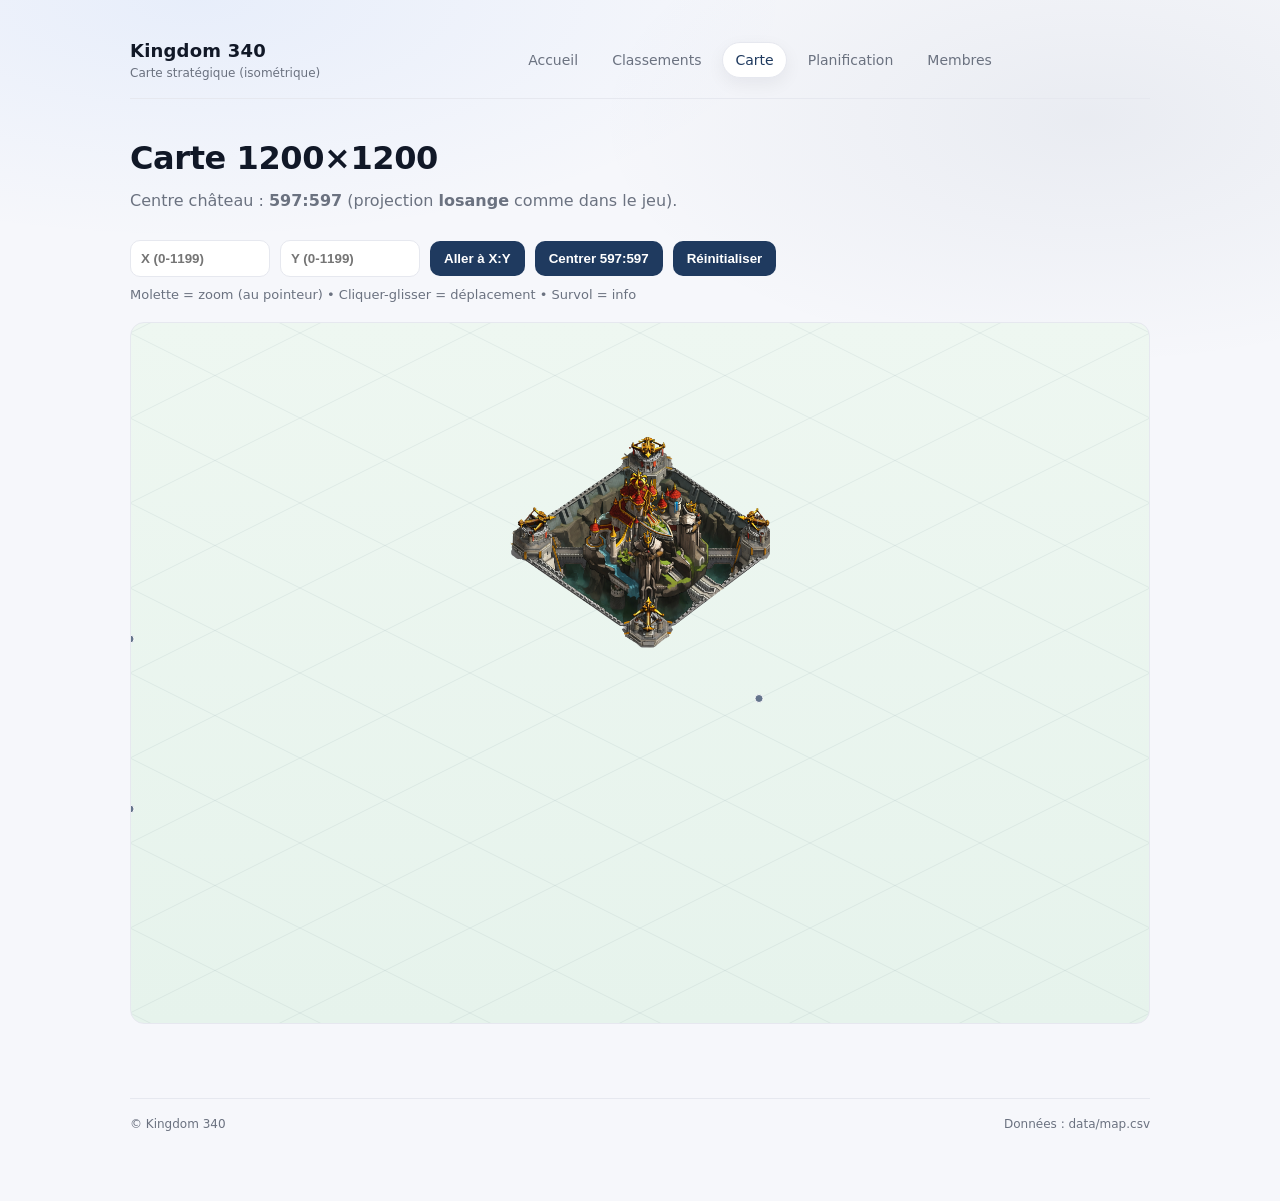
==== carte.html @ 1cebffad "Update carte.html" ====
<!DOCTYPE html>
<html lang="fr">
<head>
<meta charset="UTF-8">
<meta name="viewport" content="width=device-width, initial-scale=1">
<title>Carte • Kingdom 340</title>
<link rel="stylesheet" href="css/styles.css">

<style>
  .mapWrapper{
    margin-top:20px;
    border:1px solid var(--line);
    border-radius:14px;
    overflow:hidden;
    background: linear-gradient(180deg, #eef7f1 0%, #e6f3ec 100%);
  }
  #map{
    width:100%;
    height:700px;
    display:block;
    cursor:grab;
  }
  .mapControls{
    display:flex;
    gap:10px;
    margin-top:15px;
    flex-wrap:wrap;
    align-items:center;
  }
  input{
    padding:10px;
    border-radius:10px;
    border:1px solid var(--line);
    font-weight:700;
    width:140px;
  }
  button{
    padding:10px 14px;
    border-radius:10px;
    border:none;
    background:var(--primary);
    color:#fff;
    font-weight:800;
    cursor:pointer;
  }
  button:hover{ background:var(--accent); }
  .hint{
    margin-top:10px;
    color:var(--muted);
    font-size:13px;
  }
</style>
</head>

<body>
<div class="container">

<nav class="navbar">
  <div class="brand">
    <div class="title">Kingdom 340</div>
    <div class="subtitle">Carte stratégique (isométrique)</div>
  </div>
  <div class="navlinks">
    <a href="index.html">Accueil</a>
    <a href="classements.html">Classements</a>
    <a class="active" href="carte.html">Carte</a>
    <a href="planification.html">Planification</a>
    <a href="membres/index.html">Membres</a>
  </div>
</nav>

<h1 class="pageTitle">Carte 1200×1200</h1>
<p class="pageIntro">
Centre château : <strong>597:597</strong> (projection <strong>losange</strong> comme dans le jeu).
</p>

<div class="mapControls">
  <input type="number" id="gotoX" placeholder="X (0-1199)" min="0" max="1199">
  <input type="number" id="gotoY" placeholder="Y (0-1199)" min="0" max="1199">
  <button type="button" onclick="goToCoord()">Aller à X:Y</button>
  <button type="button" onclick="goCenter()">Centrer 597:597</button>
  <button type="button" onclick="resetView()">Réinitialiser</button>
</div>

<div class="hint">
Molette = zoom (au pointeur) • Cliquer-glisser = déplacement • Survol = info
</div>

<div class="mapWrapper">
  <canvas id="map"></canvas>
</div>

<footer>
  <div>© Kingdom 340</div>
  <div class="muted">Données : data/map.csv</div>
</footer>

</div>

<script>
  const canvas = document.getElementById("map");
  const ctx = canvas.getContext("2d");

  function resizeCanvas(){
    canvas.width = canvas.offsetWidth;
    canvas.height = 700;
  }
  resizeCanvas();
  window.addEventListener("resize", () => { resizeCanvas(); resetView(); });

  // -------------------------
  // CONFIG (à ajuster si besoin)
  // -------------------------
  const MAP_SIZE = 1200;
  const CENTER_X = 597;
  const CENTER_Y = 597;

  // Taille “tuile” à l’écran (en pixels) à l’échelle 1
  // Si tu trouves que ça ne colle pas au rendu, on ajuste ces 2 valeurs.
  const TILE_W_BASE = 34;   // largeur d’une tuile (losange)
  const TILE_H_BASE = 17;   // hauteur d’une tuile (souvent ~ moitié)

  // Image du château (ton fichier actuel)
  const CASTLE_SRC = "images/castle.png";

  // Taille du château à l’échelle 1 (en pixels) + ancrage (offset)
  // Le plus important : l’ancrage = point de contact au sol (la “base” du château).
  // On ancre l’image au “bas-centre” par défaut.
  const CASTLE_W_BASE = 260;
  const CASTLE_H_BASE = 260;

  // Ajustement fin de l’ancrage château (si 593:594 n’est pas exactement où tu veux)
  // Petite règle : modifie par pas de 2 ou 4.
  const CASTLE_ANCHOR_ADJUST_X = 0;   // + vers la droite
  const CASTLE_ANCHOR_ADJUST_Y = 10;  // + vers le bas

  // Points joueurs
  const DOT_R_BASE = 4; // rayon à l’échelle 1

  // -------------------------
  // VIEW (zoom + pan)
  // -------------------------
  let scale = 1;             // scale isométrique (multiplie TILE_W/H et tailles)
  let offsetX = 0;           // décalage écran (pixels)
  let offsetY = 0;

  const MIN_SCALE = 0.35;
  const MAX_SCALE = 6;

  // -------------------------
  // DATA
  // -------------------------
  let players = [];

  function cleanNumber(value){
    return parseInt(
      (value ?? '').toString()
        .replace(/\u202f/g,' ')
        .replace(/\u00a0/g,' ')
        .replace(/\s/g,'')
        .replace(/,/g,'')
        .replace(/\./g,'')
    ) || 0;
  }

  function parseCSV(text){
    const lines = text.trim().split(/\r?\n/);
    const headers = lines[0].split(',').map(x => x.trim());
    return lines.slice(1)
      .filter(l => l.trim().length > 0)
      .map(line => {
        const cols = line.split(',');
        const obj = {};
        headers.forEach((h,i) => obj[h] = (cols[i] ?? '').trim());
        return obj;
      });
  }

  async function loadData(){
    try{
      const res = await fetch('data/map.csv', { cache:'no-store' });
      const text = await res.text();
      players = parseCSV(text).map(p => ({
        Pseudo: p.Pseudo || "",
        X: cleanNumber(p.X),
        Y: cleanNumber(p.Y),
        Alliance: p.Alliance || ""
      }));
    }catch(e){
      players = [];
    }
    draw();
  }

  // -------------------------
  // COLORS
  // -------------------------
  function colorForAlliance(a){
    const colors = ["#1f3a5f","#3b82f6","#16a34a","#f97316","#a855f7","#ef4444","#0ea5e9","#64748b"];
    let hash = 0;
    for(let i=0;i<a.length;i++) hash = (hash*31 + a.charCodeAt(i)) >>> 0;
    return colors[hash % colors.length];
  }

  // -------------------------
  // ISO TRANSFORMS
  // -------------------------
  function tileW(){ return TILE_W_BASE * scale; }
  function tileH(){ return TILE_H_BASE * scale; }

  // Convertit coord monde (X,Y) -> pixel écran (sx, sy)
  function worldToScreen(x, y){
    const dx = x - CENTER_X;
    const dy = y - CENTER_Y;

    const sx = (canvas.width/2) + offsetX + (dx - dy) * (tileW()/2);
    const sy = (canvas.height/2) + offsetY + (dx + dy) * (tileH()/2);

    return { sx, sy };
  }

  // Convertit pixel écran -> coord approx monde (X,Y)
  function screenToWorld(sx, sy){
    // On retire centre écran + offsets
    const rx = sx - (canvas.width/2) - offsetX;
    const ry = sy - (canvas.height/2) - offsetY;

    // Inversion du système :
    // rx = (dx - dy) * (tileW/2)
    // ry = (dx + dy) * (tileH/2)
    const a = rx / (tileW()/2);
    const b = ry / (tileH()/2);

    const dx = (a + b) / 2;
    const dy = (b - a) / 2;

    return {
      x: Math.round(CENTER_X + dx),
      y: Math.round(CENTER_Y + dy)
    };
  }

  // -------------------------
  // CASTLE IMAGE
  // -------------------------
  const castleImg = new Image();
  castleImg.src = CASTLE_SRC;
  let castleReady = false;
  castleImg.onload = () => { castleReady = true; draw(); };

  function drawCastle(){
    const { sx, sy } = worldToScreen(CENTER_X, CENTER_Y);

    if(!castleReady) {
      // fallback point
      ctx.fillStyle = "#ef4444";
      ctx.beginPath();
      ctx.arc(sx, sy, 6*scale, 0, Math.PI*2);
      ctx.fill();
      return;
    }

    const w = CASTLE_W_BASE * scale;
    const h = CASTLE_H_BASE * scale;

    // Ancrage bas-centre (base du château)
    const anchorX = sx + (CASTLE_ANCHOR_ADJUST_X * scale);
    const anchorY = sy + (CASTLE_ANCHOR_ADJUST_Y * scale);

    const drawX = anchorX - w/2;
    const drawY = anchorY - h;

    ctx.drawImage(castleImg, drawX, drawY, w, h);
  }

  // -------------------------
  // GRID (optionnel mais utile)
  // -------------------------
  function drawIsoGrid(){
    // On dessine une grille légère autour du centre, pas 1200x1200 (trop lourd)
    const range = 60; // nombre de cases autour du centre à afficher
    ctx.strokeStyle = "rgba(31,58,95,0.06)";
    ctx.lineWidth = 1;

    for(let i=-range;i<=range;i+=5){
      // lignes “diag 1” : (x+i, y-range) -> (x+i, y+range)
      let p1 = worldToScreen(CENTER_X + i, CENTER_Y - range);
      let p2 = worldToScreen(CENTER_X + i, CENTER_Y + range);
      ctx.beginPath();
      ctx.moveTo(p1.sx, p1.sy);
      ctx.lineTo(p2.sx, p2.sy);
      ctx.stroke();

      // lignes “diag 2” : (x-range, y+i) -> (x+range, y+i)
      p1 = worldToScreen(CENTER_X - range, CENTER_Y + i);
      p2 = worldToScreen(CENTER_X + range, CENTER_Y + i);
      ctx.beginPath();
      ctx.moveTo(p1.sx, p1.sy);
      ctx.lineTo(p2.sx, p2.sy);
      ctx.stroke();
    }
  }

  // -------------------------
  // PLAYERS
  // -------------------------
  function drawPlayers(){
    const r = DOT_R_BASE * scale;

    players.forEach(p=>{
      const { sx, sy } = worldToScreen(p.X, p.Y);

      ctx.fillStyle = p.Alliance ? colorForAlliance(p.Alliance) : "#1f3a5f";
      ctx.beginPath();
      ctx.arc(sx, sy, r, 0, Math.PI*2);
      ctx.fill();

      ctx.strokeStyle = "rgba(255,255,255,0.9)";
      ctx.lineWidth = Math.max(1, 1*scale);
      ctx.stroke();
    });
  }

  // -------------------------
  // DRAW
  // -------------------------
  function draw(){
    ctx.clearRect(0,0,canvas.width,canvas.height);
    drawIsoGrid();
    drawCastle();
    drawPlayers();
  }

  // -------------------------
  // CONTROLS
  // -------------------------
  function goCenter(){
    // Centre écran = centre monde
    offsetX = 0;
    offsetY = 0;
    draw();
  }

  function resetView(){
    scale = 1;
    offsetX = 0;
    offsetY = 0;
    draw();
  }

  function goToCoord(){
    const x = parseInt(document.getElementById("gotoX").value);
    const y = parseInt(document.getElementById("gotoY").value);
    if(!Number.isFinite(x) || !Number.isFinite(y)) return;

    // On veut que (x,y) arrive au centre écran -> on ajuste offsetX/Y
    const target = worldToScreen(x, y);
    const cx = canvas.width/2;
    const cy = canvas.height/2;

    offsetX += (cx - target.sx);
    offsetY += (cy - target.sy);

    draw();
  }

  // Zoom molette AU POINTEUR
  canvas.addEventListener("wheel", e=>{
    e.preventDefault();

    const oldScale = scale;
    const factor = e.deltaY < 0 ? 1.15 : 0.85;
    const nextScale = Math.max(MIN_SCALE, Math.min(MAX_SCALE, scale * factor));
    if(nextScale === scale) return;

    // coord monde sous souris avant zoom
    const mx = e.offsetX;
    const my = e.offsetY;
    const before = screenToWorld(mx, my);

    scale = nextScale;

    // coord écran de ce même monde après zoom
    const after = worldToScreen(before.x, before.y);

    // Ajuster offset pour que le pointeur reste sur le même monde
    offsetX += (mx - after.sx);
    offsetY += (my - after.sy);

    draw();
  }, { passive:false });

  // Pan (drag)
  let dragging=false;
  let lastX=0,lastY=0;

  canvas.addEventListener("mousedown", e=>{
    dragging=true;
    lastX=e.clientX;
    lastY=e.clientY;
    canvas.style.cursor="grabbing";
  });
  window.addEventListener("mouseup", ()=>{
    dragging=false;
    canvas.style.cursor="grab";
  });
  window.addEventListener("mousemove", e=>{
    if(!dragging) return;
    offsetX += (e.clientX - lastX);
    offsetY += (e.clientY - lastY);
    lastX = e.clientX;
    lastY = e.clientY;
    draw();
  });

  // Tooltip simple
  const tip = document.createElement("div");
  tip.style.position="fixed";
  tip.style.pointerEvents="none";
  tip.style.padding="8px 10px";
  tip.style.border="1px solid rgba(0,0,0,0.08)";
  tip.style.borderRadius="10px";
  tip.style.background="rgba(255,255,255,0.95)";
  tip.style.boxShadow="0 10px 30px rgba(17,24,39,.12)";
  tip.style.font="12px ui-sans-serif, system-ui";
  tip.style.color="#111827";
  tip.style.display="none";
  document.body.appendChild(tip);

  canvas.addEventListener("mousemove", (e) => {
    const rect = canvas.getBoundingClientRect();
    const mx = e.clientX - rect.left;
    const my = e.clientY - rect.top;

    // Cherche un joueur proche en pixels
    let found = null;
    const hit = 10;

    for(const p of players){
      const s = worldToScreen(p.X, p.Y);
      const dx = (s.sx - mx);
      const dy = (s.sy - my);
      if(dx*dx + dy*dy <= hit*hit){
        found = p;
        break;
      }
    }

    const w = screenToWorld(mx, my);

    tip.style.display = "block";
    tip.style.left = (e.clientX + 12) + "px";
    tip.style.top  = (e.clientY + 12) + "px";

    if(found){
      tip.innerHTML = `<strong>${found.Pseudo}</strong><br><span style="color:#6b7280">${found.Alliance || ""}</span> • ${found.X}:${found.Y}`;
    }else{
      tip.innerHTML = `<span style="color:#6b7280">Curseur :</span> ${w.x}:${w.y}`;
    }
  });

  canvas.addEventListener("mouseleave", () => tip.style.display="none");

  // Init
  loadData();
  draw();
</script>
</body>
</html>
---- css/styles.css ----
:root{
  --primary:#1f3a5f;
  --accent:#3b82f6; /* bleu plus moderne et net */
  --bg:#f6f7fb;
  --text:#111827;
  --muted:#6b7280;
  --line:#e6e8ef;
  --card:#ffffff;

  --radius:14px;
  --shadow: 0 10px 30px rgba(17,24,39,.06);
  --shadow2: 0 12px 36px rgba(17,24,39,.10);
}

*{box-sizing:border-box}
html,body{margin:0;padding:0}
body{
  font-family: ui-sans-serif, system-ui, -apple-system, "Segoe UI", Roboto, Arial, sans-serif;
  background: radial-gradient(1000px 400px at 15% 0%, rgba(59,130,246,.08), transparent 60%),
              radial-gradient(900px 450px at 85% 10%, rgba(31,58,95,.06), transparent 55%),
              var(--bg);
  color:var(--text);
}

.container{
  max-width:1060px;
  margin:0 auto;
  padding:26px 20px 70px;
}

/* Navbar */
.navbar{
  position: relative;
  display:flex;
  align-items:center;
  justify-content:space-between;
  gap:18px;
  padding:14px 0 18px;
  border-bottom:1px solid var(--line);
}

.brand{
  display:flex;
  flex-direction:column;
  gap:5px;
  min-width:240px;
}
.brand .title{
  font-size:18px;
  font-weight:800;
  letter-spacing:.2px;
}
.brand .subtitle{
  font-size:12px;
  color:var(--muted);
}

.navlinks{
  display:flex;
  gap:8px;
  flex-wrap:wrap;
  justify-content:flex-end;
  align-items:center;
}
.navlinks a{
  text-decoration:none;
  color:var(--muted);
  font-size:14px;
  padding:9px 12px;
  border-radius:999px;
  border:1px solid transparent;
  transition:.15s ease;
}
.navlinks a:hover{
  background:rgba(255,255,255,.8);
  border-color:var(--line);
  color:var(--text);
}
.navlinks a.active{
  background:#ffffff;
  border-color:var(--line);
  color:var(--primary);
  box-shadow: 0 6px 18px rgba(17,24,39,.06);
}

/* Hero */
.hero{
  padding:56px 0 0;
}
.hero h1{
  font-size:44px;
  margin:0 0 14px;
  font-weight:900;
  letter-spacing:-.6px;
}
.hero p{
  margin:0;
  max-width:720px;
  color:var(--muted);
  font-size:17px;
  line-height:1.7;
}

/* Buttons */
.actions{
  margin-top:24px;
  display:flex;
  gap:12px;
  flex-wrap:wrap;
}

.btn{
  display:inline-flex;
  align-items:center;
  justify-content:center;
  padding:12px 18px;
  border-radius:12px;
  text-decoration:none;
  font-weight:800;
  font-size:14px;
  border:1px solid var(--line);
  transition:.15s ease;
}

.btn.primary{
  background:linear-gradient(180deg, var(--primary), #142c4e);
  border-color:transparent;
  color:#fff;
  box-shadow: var(--shadow);
}
.btn.primary:hover{
  transform: translateY(-1px);
  box-shadow: var(--shadow2);
}
.btn.secondary{
  background:rgba(255,255,255,.9);
  color:var(--primary);
}
.btn.secondary:hover{
  background:#ffffff;
  transform: translateY(-1px);
  box-shadow: var(--shadow);
}

/* Cards & grid */
.grid{
  margin-top:22px;
  display:grid;
  grid-template-columns:repeat(3,1fr);
  gap:16px;
}

.card{
  background:rgba(255,255,255,.85);
  border:1px solid var(--line);
  border-radius:var(--radius);
  padding:22px;
  box-shadow: 0 10px 26px rgba(17,24,39,.04);
}

.card h3{
  margin:0 0 8px;
  font-size:16px;
  letter-spacing:-.2px;
}

.card p{
  margin:0;
  color:var(--muted);
  font-size:14px;
  line-height:1.6;
}

/* Clickable cards */
.cardLink{
  text-decoration:none;
  color:inherit;
  display:block;
  transition:.15s ease;
}
.cardLink:hover{
  transform: translateY(-2px);
}
.cardLink:hover .card{
  box-shadow: 0 14px 34px rgba(17,24,39,.08);
}

/* Kingdom stats block */
.stats{
  margin-top:34px;
}
.statsGrid{
  display:grid;
  grid-template-columns:repeat(4,1fr);
  gap:12px;
  margin-top:14px;
}
.statItem{
  border:1px solid var(--line);
  border-radius:12px;
  padding:14px;
  background:rgba(255,255,255,.9);
}
.statValue{
  font-size:22px;
  font-weight:900;
  letter-spacing:-.3px;
}
.statLabel{
  color:var(--muted);
  font-size:13px;
  margin-top:4px;
}

/* Pages */
.pageTitle{
  margin:40px 0 10px;
  font-size:32px;
  font-weight:900;
  letter-spacing:-.4px;
}
.pageIntro{
  margin:0 0 26px;
  color:var(--muted);
  line-height:1.7;
  max-width:780px;
}

.notice{
  background:rgba(255,255,255,.9);
  border:1px dashed var(--line);
  border-radius:var(--radius);
  padding:18px;
  color:var(--muted);
}

/* Footer */
footer{
  margin-top:74px;
  padding-top:18px;
  border-top:1px solid var(--line);
  color:var(--muted);
  font-size:12px;
  display:flex;
  justify-content:space-between;
  flex-wrap:wrap;
  gap:10px;
}

/* Responsive */
@media (max-width: 980px){
  .grid{grid-template-columns:1fr}
  .statsGrid{grid-template-columns:1fr 1fr}
  .hero h1{font-size:36px}
  .brand{min-width:auto}
}
@media (max-width: 520px){
  .statsGrid{grid-template-columns:1fr}
}

.navbar::after{
  content:"";
  display:block;
  backdrop-filter: blur(6px)
  position:absolute;
  left:0;
  right:0;
  top:0;
  height:1px;
  background:linear-gradient(to right, transparent, rgba(31,58,95,.25), transparent);
}
.hero{
  animation: fadeInUp .6s ease;
}

@keyframes fadeInUp{
  from{
    opacity:0;
    transform: translateY(10px);
  }
  to{
    opacity:1;
    transform: translateY(0);
  }
}
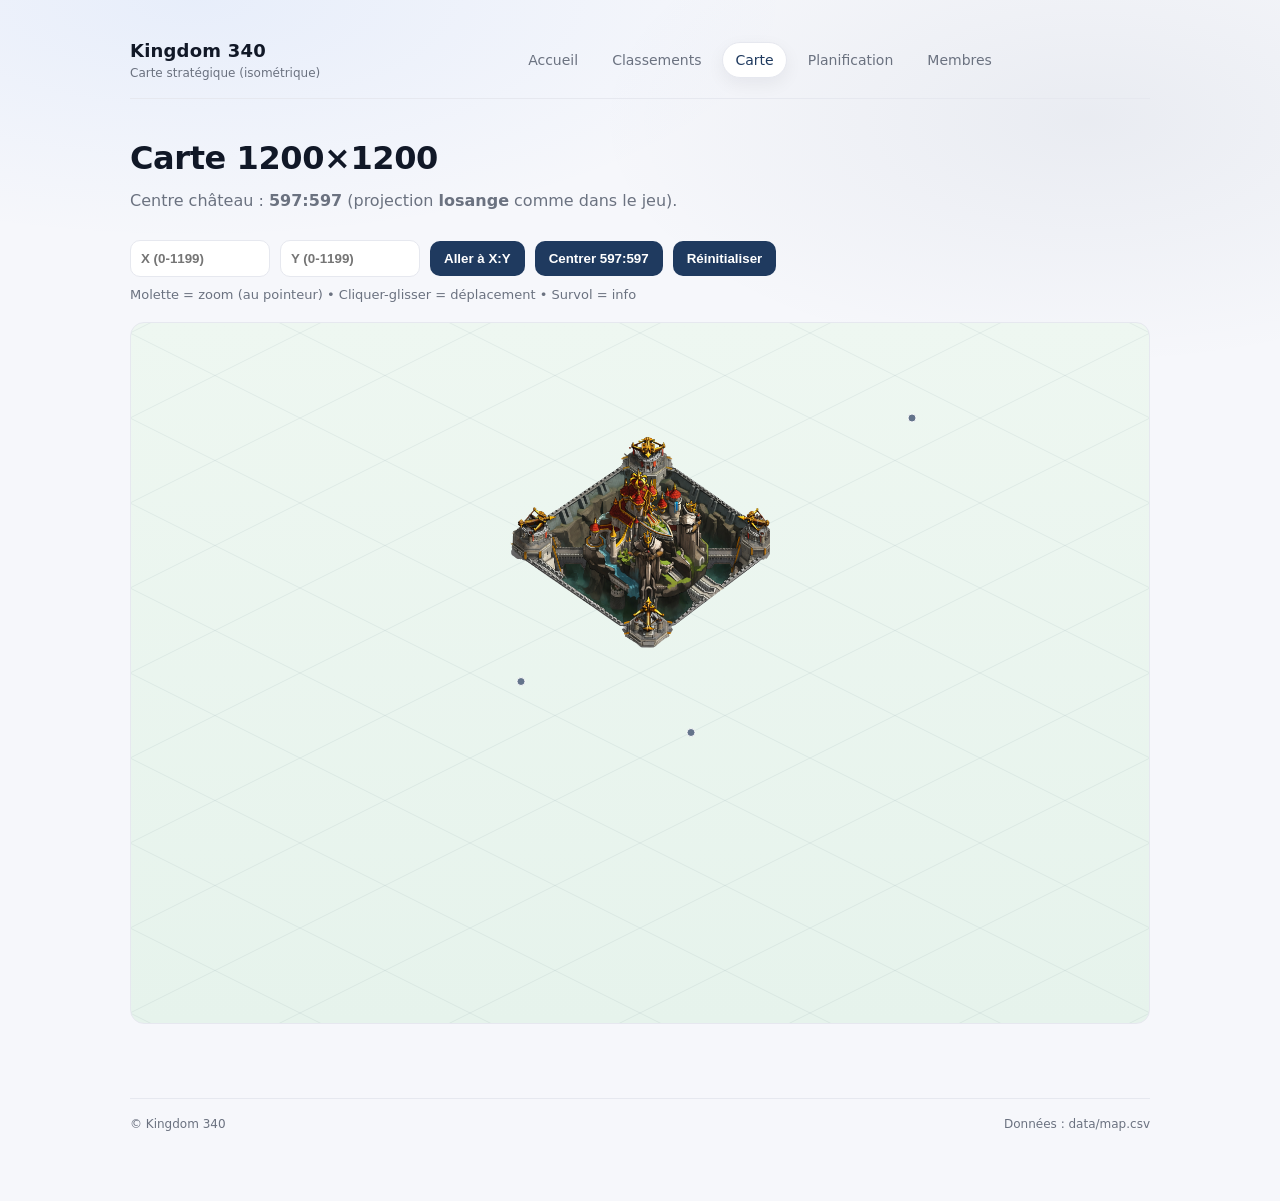
==== commit 089cd457: "Update carte.html" ====
--- a/carte.html
+++ b/carte.html
@@ -211,7 +211,7 @@
   // Convertit coord monde (X,Y) -> pixel écran (sx, sy)
   function worldToScreen(x, y){
     const dx = x - CENTER_X;
-    const dy = y - CENTER_Y;
+    const dy = CENTER_Y - y; // <-- inversion de l'axe Y (très souvent le cas en map de jeu)
 
     const sx = (canvas.width/2) + offsetX + (dx - dy) * (tileW()/2);
     const sy = (canvas.height/2) + offsetY + (dx + dy) * (tileH()/2);
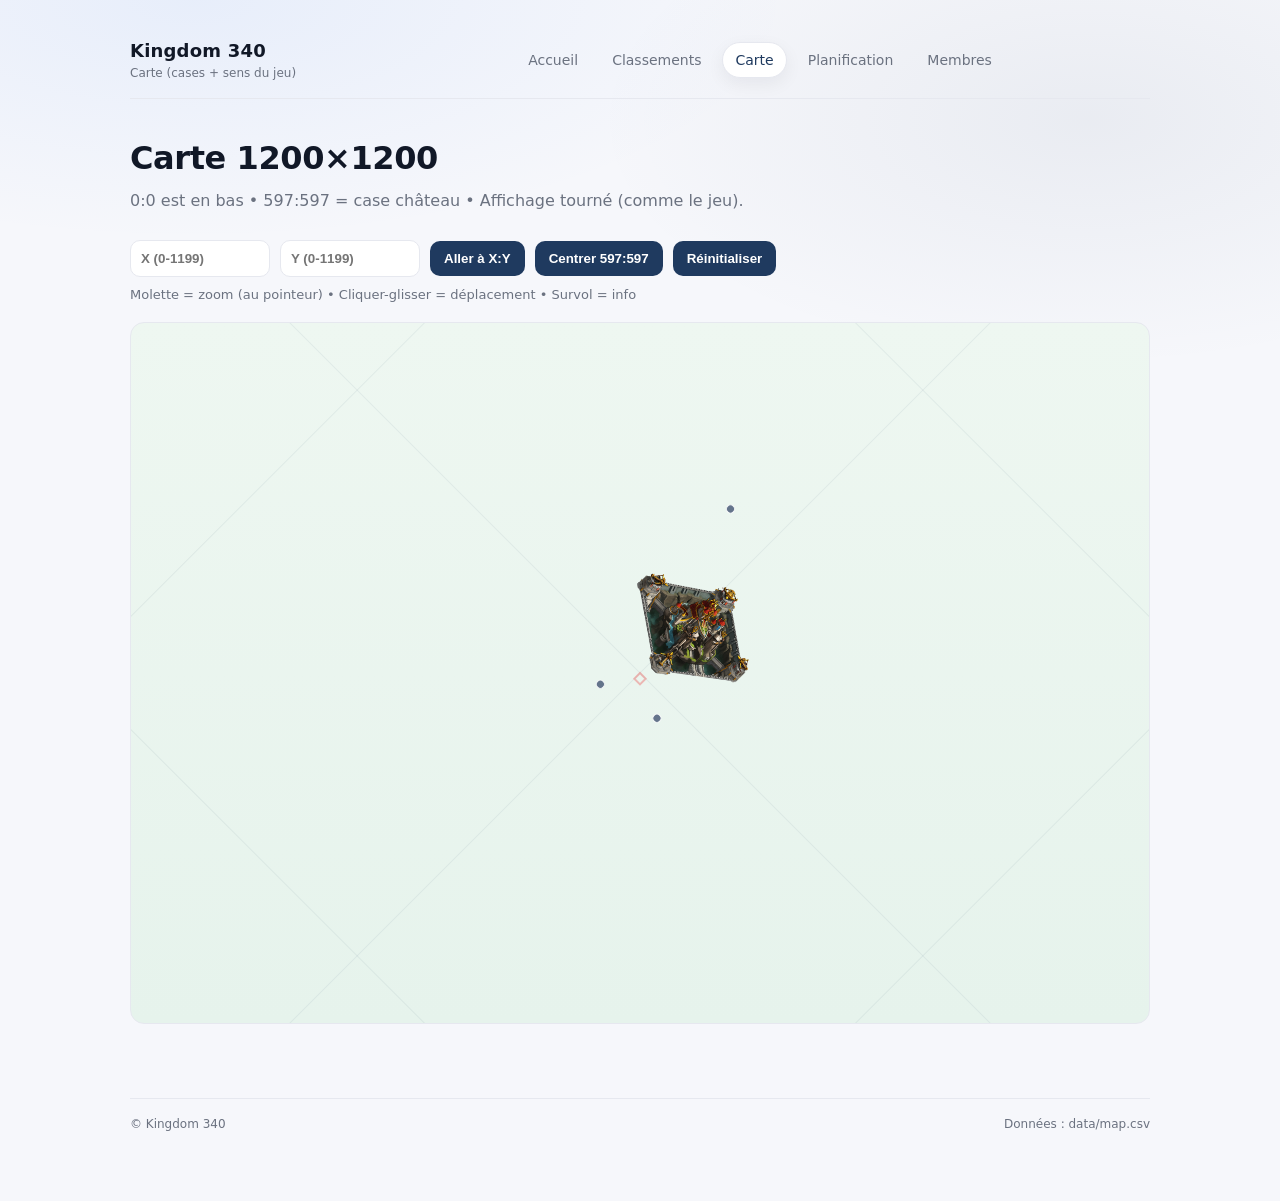
==== commit 55c0c52e: "Update carte.html" ====
--- a/carte.html
+++ b/carte.html
@@ -1,11 +1,10 @@
 <!DOCTYPE html>
 <html lang="fr">
 <head>
-<meta charset="UTF-8">
-<meta name="viewport" content="width=device-width, initial-scale=1">
+<meta charset="UTF-8" />
+<meta name="viewport" content="width=device-width, initial-scale=1" />
 <title>Carte • Kingdom 340</title>
-<link rel="stylesheet" href="css/styles.css">
-
+<link rel="stylesheet" href="css/styles.css" />
 <style>
   .mapWrapper{
     margin-top:20px;
@@ -51,14 +50,13 @@
   }
 </style>
 </head>
-
 <body>
 <div class="container">
 
 <nav class="navbar">
   <div class="brand">
     <div class="title">Kingdom 340</div>
-    <div class="subtitle">Carte stratégique (isométrique)</div>
+    <div class="subtitle">Carte (cases + sens du jeu)</div>
   </div>
   <div class="navlinks">
     <a href="index.html">Accueil</a>
@@ -71,7 +69,7 @@
 
 <h1 class="pageTitle">Carte 1200×1200</h1>
 <p class="pageIntro">
-Centre château : <strong>597:597</strong> (projection <strong>losange</strong> comme dans le jeu).
+0:0 est en bas • 597:597 = case château • Affichage tourné (comme le jeu).
 </p>
 
 <div class="mapControls">
@@ -98,372 +96,311 @@
 </div>
 
 <script>
-  const canvas = document.getElementById("map");
-  const ctx = canvas.getContext("2d");
-
-  function resizeCanvas(){
-    canvas.width = canvas.offsetWidth;
-    canvas.height = 700;
-  }
-  resizeCanvas();
-  window.addEventListener("resize", () => { resizeCanvas(); resetView(); });
-
-  // -------------------------
-  // CONFIG (à ajuster si besoin)
-  // -------------------------
-  const MAP_SIZE = 1200;
-  const CENTER_X = 597;
-  const CENTER_Y = 597;
-
-  // Taille “tuile” à l’écran (en pixels) à l’échelle 1
-  // Si tu trouves que ça ne colle pas au rendu, on ajuste ces 2 valeurs.
-  const TILE_W_BASE = 34;   // largeur d’une tuile (losange)
-  const TILE_H_BASE = 17;   // hauteur d’une tuile (souvent ~ moitié)
-
-  // Image du château (ton fichier actuel)
-  const CASTLE_SRC = "images/castle.png";
-
-  // Taille du château à l’échelle 1 (en pixels) + ancrage (offset)
-  // Le plus important : l’ancrage = point de contact au sol (la “base” du château).
-  // On ancre l’image au “bas-centre” par défaut.
-  const CASTLE_W_BASE = 260;
-  const CASTLE_H_BASE = 260;
-
-  // Ajustement fin de l’ancrage château (si 593:594 n’est pas exactement où tu veux)
-  // Petite règle : modifie par pas de 2 ou 4.
-  const CASTLE_ANCHOR_ADJUST_X = 0;   // + vers la droite
-  const CASTLE_ANCHOR_ADJUST_Y = 10;  // + vers le bas
-
-  // Points joueurs
-  const DOT_R_BASE = 4; // rayon à l’échelle 1
-
-  // -------------------------
-  // VIEW (zoom + pan)
-  // -------------------------
-  let scale = 1;             // scale isométrique (multiplie TILE_W/H et tailles)
-  let offsetX = 0;           // décalage écran (pixels)
-  let offsetY = 0;
-
-  const MIN_SCALE = 0.35;
-  const MAX_SCALE = 6;
-
-  // -------------------------
-  // DATA
-  // -------------------------
-  let players = [];
-
-  function cleanNumber(value){
-    return parseInt(
-      (value ?? '').toString()
-        .replace(/\u202f/g,' ')
-        .replace(/\u00a0/g,' ')
-        .replace(/\s/g,'')
-        .replace(/,/g,'')
-        .replace(/\./g,'')
-    ) || 0;
-  }
-
-  function parseCSV(text){
-    const lines = text.trim().split(/\r?\n/);
-    const headers = lines[0].split(',').map(x => x.trim());
-    return lines.slice(1)
-      .filter(l => l.trim().length > 0)
-      .map(line => {
-        const cols = line.split(',');
-        const obj = {};
-        headers.forEach((h,i) => obj[h] = (cols[i] ?? '').trim());
-        return obj;
-      });
-  }
-
-  async function loadData(){
-    try{
-      const res = await fetch('data/map.csv', { cache:'no-store' });
-      const text = await res.text();
-      players = parseCSV(text).map(p => ({
-        Pseudo: p.Pseudo || "",
-        X: cleanNumber(p.X),
-        Y: cleanNumber(p.Y),
-        Alliance: p.Alliance || ""
-      }));
-    }catch(e){
-      players = [];
-    }
-    draw();
-  }
-
-  // -------------------------
-  // COLORS
-  // -------------------------
-  function colorForAlliance(a){
-    const colors = ["#1f3a5f","#3b82f6","#16a34a","#f97316","#a855f7","#ef4444","#0ea5e9","#64748b"];
-    let hash = 0;
-    for(let i=0;i<a.length;i++) hash = (hash*31 + a.charCodeAt(i)) >>> 0;
-    return colors[hash % colors.length];
-  }
-
-  // -------------------------
-  // ISO TRANSFORMS
-  // -------------------------
-  function tileW(){ return TILE_W_BASE * scale; }
-  function tileH(){ return TILE_H_BASE * scale; }
-
-  // Convertit coord monde (X,Y) -> pixel écran (sx, sy)
-  function worldToScreen(x, y){
-    const dx = x - CENTER_X;
-    const dy = CENTER_Y - y; // <-- inversion de l'axe Y (très souvent le cas en map de jeu)
-
-    const sx = (canvas.width/2) + offsetX + (dx - dy) * (tileW()/2);
-    const sy = (canvas.height/2) + offsetY + (dx + dy) * (tileH()/2);
-
-    return { sx, sy };
-  }
-
-  // Convertit pixel écran -> coord approx monde (X,Y)
-  function screenToWorld(sx, sy){
-    // On retire centre écran + offsets
-    const rx = sx - (canvas.width/2) - offsetX;
-    const ry = sy - (canvas.height/2) - offsetY;
-
-    // Inversion du système :
-    // rx = (dx - dy) * (tileW/2)
-    // ry = (dx + dy) * (tileH/2)
-    const a = rx / (tileW()/2);
-    const b = ry / (tileH()/2);
-
-    const dx = (a + b) / 2;
-    const dy = (b - a) / 2;
-
-    return {
-      x: Math.round(CENTER_X + dx),
-      y: Math.round(CENTER_Y + dy)
-    };
-  }
-
-  // -------------------------
-  // CASTLE IMAGE
-  // -------------------------
-  const castleImg = new Image();
-  castleImg.src = CASTLE_SRC;
-  let castleReady = false;
-  castleImg.onload = () => { castleReady = true; draw(); };
-
-  function drawCastle(){
-    const { sx, sy } = worldToScreen(CENTER_X, CENTER_Y);
-
-    if(!castleReady) {
-      // fallback point
-      ctx.fillStyle = "#ef4444";
-      ctx.beginPath();
-      ctx.arc(sx, sy, 6*scale, 0, Math.PI*2);
-      ctx.fill();
-      return;
-    }
-
-    const w = CASTLE_W_BASE * scale;
-    const h = CASTLE_H_BASE * scale;
-
-    // Ancrage bas-centre (base du château)
-    const anchorX = sx + (CASTLE_ANCHOR_ADJUST_X * scale);
-    const anchorY = sy + (CASTLE_ANCHOR_ADJUST_Y * scale);
-
-    const drawX = anchorX - w/2;
-    const drawY = anchorY - h;
-
-    ctx.drawImage(castleImg, drawX, drawY, w, h);
-  }
-
-  // -------------------------
-  // GRID (optionnel mais utile)
-  // -------------------------
-  function drawIsoGrid(){
-    // On dessine une grille légère autour du centre, pas 1200x1200 (trop lourd)
-    const range = 60; // nombre de cases autour du centre à afficher
-    ctx.strokeStyle = "rgba(31,58,95,0.06)";
-    ctx.lineWidth = 1;
-
-    for(let i=-range;i<=range;i+=5){
-      // lignes “diag 1” : (x+i, y-range) -> (x+i, y+range)
-      let p1 = worldToScreen(CENTER_X + i, CENTER_Y - range);
-      let p2 = worldToScreen(CENTER_X + i, CENTER_Y + range);
-      ctx.beginPath();
-      ctx.moveTo(p1.sx, p1.sy);
-      ctx.lineTo(p2.sx, p2.sy);
-      ctx.stroke();
-
-      // lignes “diag 2” : (x-range, y+i) -> (x+range, y+i)
-      p1 = worldToScreen(CENTER_X - range, CENTER_Y + i);
-      p2 = worldToScreen(CENTER_X + range, CENTER_Y + i);
-      ctx.beginPath();
-      ctx.moveTo(p1.sx, p1.sy);
-      ctx.lineTo(p2.sx, p2.sy);
-      ctx.stroke();
-    }
-  }
-
-  // -------------------------
-  // PLAYERS
-  // -------------------------
-  function drawPlayers(){
-    const r = DOT_R_BASE * scale;
-
-    players.forEach(p=>{
-      const { sx, sy } = worldToScreen(p.X, p.Y);
-
-      ctx.fillStyle = p.Alliance ? colorForAlliance(p.Alliance) : "#1f3a5f";
-      ctx.beginPath();
-      ctx.arc(sx, sy, r, 0, Math.PI*2);
-      ctx.fill();
-
-      ctx.strokeStyle = "rgba(255,255,255,0.9)";
-      ctx.lineWidth = Math.max(1, 1*scale);
-      ctx.stroke();
-    });
-  }
-
-  // -------------------------
-  // DRAW
-  // -------------------------
-  function draw(){
-    ctx.clearRect(0,0,canvas.width,canvas.height);
-    drawIsoGrid();
-    drawCastle();
-    drawPlayers();
-  }
-
-  // -------------------------
-  // CONTROLS
-  // -------------------------
-  function goCenter(){
-    // Centre écran = centre monde
-    offsetX = 0;
-    offsetY = 0;
-    draw();
-  }
-
-  function resetView(){
-    scale = 1;
-    offsetX = 0;
-    offsetY = 0;
-    draw();
-  }
-
-  function goToCoord(){
-    const x = parseInt(document.getElementById("gotoX").value);
-    const y = parseInt(document.getElementById("gotoY").value);
-    if(!Number.isFinite(x) || !Number.isFinite(y)) return;
-
-    // On veut que (x,y) arrive au centre écran -> on ajuste offsetX/Y
-    const target = worldToScreen(x, y);
-    const cx = canvas.width/2;
-    const cy = canvas.height/2;
-
-    offsetX += (cx - target.sx);
-    offsetY += (cy - target.sy);
-
-    draw();
-  }
-
-  // Zoom molette AU POINTEUR
-  canvas.addEventListener("wheel", e=>{
-    e.preventDefault();
-
-    const oldScale = scale;
-    const factor = e.deltaY < 0 ? 1.15 : 0.85;
-    const nextScale = Math.max(MIN_SCALE, Math.min(MAX_SCALE, scale * factor));
-    if(nextScale === scale) return;
-
-    // coord monde sous souris avant zoom
-    const mx = e.offsetX;
-    const my = e.offsetY;
-    const before = screenToWorld(mx, my);
-
-    scale = nextScale;
-
-    // coord écran de ce même monde après zoom
-    const after = worldToScreen(before.x, before.y);
-
-    // Ajuster offset pour que le pointeur reste sur le même monde
-    offsetX += (mx - after.sx);
-    offsetY += (my - after.sy);
-
-    draw();
-  }, { passive:false });
-
-  // Pan (drag)
-  let dragging=false;
-  let lastX=0,lastY=0;
-
-  canvas.addEventListener("mousedown", e=>{
-    dragging=true;
-    lastX=e.clientX;
-    lastY=e.clientY;
-    canvas.style.cursor="grabbing";
+const canvas = document.getElementById("map");
+const ctx = canvas.getContext("2d");
+
+function resizeCanvas(){
+  canvas.width = canvas.offsetWidth;
+  canvas.height = 700;
+}
+resizeCanvas();
+window.addEventListener("resize", () => { resizeCanvas(); draw(); });
+
+const MAP_SIZE = 1200;
+const CASTLE_X = 597;
+const CASTLE_Y = 597;
+
+// Taille d'une case (en pixels) à scale=1
+const CELL = 8; // tu peux monter à 10/12 si tu veux plus "gros"
+
+// Rotation visuelle (45° = losange)
+const ROT = Math.PI / 4;
+
+// Zoom + déplacement
+let zoom = 1;
+let panX = 0;
+let panY = 0;
+const MIN_ZOOM = 0.25;
+const MAX_ZOOM = 12;
+
+// Données
+let players = [];
+
+// Image château (posée sur la case 597:597)
+const castleImg = new Image();
+castleImg.src = "images/castle.png";
+let castleReady = false;
+castleImg.onload = ()=>{ castleReady = true; draw(); };
+
+// --- CSV ---
+function cleanNumber(value){
+  return parseInt(
+    (value ?? '').toString()
+      .replace(/\u202f/g,' ')
+      .replace(/\u00a0/g,' ')
+      .replace(/\s/g,'')
+      .replace(/,/g,'')
+      .replace(/\./g,'')
+  ) || 0;
+}
+function parseCSV(text){
+  const lines = text.trim().split(/\r?\n/);
+  const headers = lines[0].split(',').map(x => x.trim());
+  return lines.slice(1).filter(l => l.trim().length > 0).map(line=>{
+    const cols = line.split(',');
+    const obj = {};
+    headers.forEach((h,i)=> obj[h] = (cols[i] ?? '').trim());
+    return obj;
   });
-  window.addEventListener("mouseup", ()=>{
-    dragging=false;
-    canvas.style.cursor="grab";
-  });
-  window.addEventListener("mousemove", e=>{
-    if(!dragging) return;
-    offsetX += (e.clientX - lastX);
-    offsetY += (e.clientY - lastY);
-    lastX = e.clientX;
-    lastY = e.clientY;
-    draw();
-  });
-
-  // Tooltip simple
-  const tip = document.createElement("div");
-  tip.style.position="fixed";
-  tip.style.pointerEvents="none";
-  tip.style.padding="8px 10px";
-  tip.style.border="1px solid rgba(0,0,0,0.08)";
-  tip.style.borderRadius="10px";
-  tip.style.background="rgba(255,255,255,0.95)";
-  tip.style.boxShadow="0 10px 30px rgba(17,24,39,.12)";
-  tip.style.font="12px ui-sans-serif, system-ui";
-  tip.style.color="#111827";
-  tip.style.display="none";
-  document.body.appendChild(tip);
-
-  canvas.addEventListener("mousemove", (e) => {
-    const rect = canvas.getBoundingClientRect();
-    const mx = e.clientX - rect.left;
-    const my = e.clientY - rect.top;
-
-    // Cherche un joueur proche en pixels
-    let found = null;
-    const hit = 10;
-
-    for(const p of players){
-      const s = worldToScreen(p.X, p.Y);
-      const dx = (s.sx - mx);
-      const dy = (s.sy - my);
-      if(dx*dx + dy*dy <= hit*hit){
-        found = p;
-        break;
-      }
-    }
-
-    const w = screenToWorld(mx, my);
-
-    tip.style.display = "block";
-    tip.style.left = (e.clientX + 12) + "px";
-    tip.style.top  = (e.clientY + 12) + "px";
-
-    if(found){
-      tip.innerHTML = `<strong>${found.Pseudo}</strong><br><span style="color:#6b7280">${found.Alliance || ""}</span> • ${found.X}:${found.Y}`;
-    }else{
-      tip.innerHTML = `<span style="color:#6b7280">Curseur :</span> ${w.x}:${w.y}`;
-    }
-  });
-
-  canvas.addEventListener("mouseleave", () => tip.style.display="none");
-
-  // Init
-  loadData();
-  draw();
+}
+async function loadData(){
+  try{
+    const res = await fetch("data/map.csv", { cache:"no-store" });
+    const text = await res.text();
+    players = parseCSV(text).map(p => ({
+      Pseudo: p.Pseudo || "",
+      X: cleanNumber(p.X),
+      Y: cleanNumber(p.Y),
+      Alliance: p.Alliance || ""
+    }));
+  }catch(e){
+    players = [];
+  }
+  draw();
+}
+loadData();
+
+// --- Couleur alliance ---
+function colorForAlliance(a){
+  const colors = ["#1f3a5f","#3b82f6","#16a34a","#f97316","#a855f7","#ef4444","#0ea5e9","#64748b"];
+  let hash = 0;
+  for(let i=0;i<a.length;i++) hash = (hash*31 + a.charCodeAt(i)) >>> 0;
+  return colors[hash % colors.length];
+}
+
+// ===============================
+// Mapping coord -> écran (IMPORTANT)
+// ===============================
+// 0:0 est en bas => on inverse Y : Y_screen = (MAP_SIZE-1 - Y)
+function worldToCanvasXY(x, y){
+  const yy = (MAP_SIZE - 1) - y; // inversion Y
+  return { wx: x, wy: yy };
+}
+
+// Puis conversion "case" -> pixels (avant rotation)
+function worldToPixels(x, y){
+  const w = worldToCanvasXY(x, y);
+  return { px: w.wx * CELL, py: w.wy * CELL };
+}
+
+// ===============================
+// Dessin avec rotation + pan + zoom
+// ===============================
+function beginView(){
+  ctx.save();
+
+  // Centre écran
+  ctx.translate(canvas.width/2 + panX, canvas.height/2 + panY);
+
+  // zoom
+  ctx.scale(zoom, zoom);
+
+  // rotation losange
+  ctx.rotate(ROT);
+
+  // On veut que le centre de la map (597:597) soit au centre
+  const c = worldToPixels(CASTLE_X, CASTLE_Y);
+  ctx.translate(-c.px, -c.py);
+}
+
+function endView(){
+  ctx.restore();
+}
+
+// Grille légère (pas toute la map)
+function drawGrid(){
+  const step = 50; // en cases
+  ctx.strokeStyle = "rgba(31,58,95,0.06)";
+  ctx.lineWidth = 1 / zoom;
+
+  // On dessine un carré autour du château (range)
+  const range = 300; // cases autour
+  const x0 = Math.max(0, CASTLE_X - range);
+  const x1 = Math.min(MAP_SIZE, CASTLE_X + range);
+  const y0 = Math.max(0, CASTLE_Y - range);
+  const y1 = Math.min(MAP_SIZE, CASTLE_Y + range);
+
+  // lignes verticales
+  for(let x = x0; x <= x1; x += step){
+    const a = worldToPixels(x, y0);
+    const b = worldToPixels(x, y1);
+    ctx.beginPath();
+    ctx.moveTo(a.px, a.py);
+    ctx.lineTo(b.px, b.py);
+    ctx.stroke();
+  }
+
+  // lignes horizontales
+  for(let y = y0; y <= y1; y += step){
+    const a = worldToPixels(x0, y);
+    const b = worldToPixels(x1, y);
+    ctx.beginPath();
+    ctx.moveTo(a.px, a.py);
+    ctx.lineTo(b.px, b.py);
+    ctx.stroke();
+  }
+}
+
+function drawCastle(){
+  const p = worldToPixels(CASTLE_X, CASTLE_Y);
+
+  // La "case" du château (repère)
+  ctx.strokeStyle = "rgba(239,68,68,0.35)";
+  ctx.lineWidth = 2 / zoom;
+  ctx.strokeRect(p.px, p.py, CELL, CELL);
+
+  if(!castleReady) return;
+
+  // On pose l'image dans la case (tu peux ajuster)
+  const size = 140; // px à scale=1 (image)
+  ctx.drawImage(castleImg, p.px - size/2 + CELL/2, p.py - size + CELL, size, size);
+}
+
+function drawPlayers(){
+  const r = 4 / zoom; // taille fixe à l'écran (ne grossit pas)
+  // Si tu veux que ça grossisse avec le zoom, remplace par: const r = 4;
+
+  for(const pl of players){
+    const p = worldToPixels(pl.X, pl.Y);
+
+    ctx.fillStyle = pl.Alliance ? colorForAlliance(pl.Alliance) : "#1f3a5f";
+    ctx.beginPath();
+    ctx.arc(p.px + CELL/2, p.py + CELL/2, r, 0, Math.PI*2);
+    ctx.fill();
+
+    ctx.strokeStyle = "rgba(255,255,255,0.9)";
+    ctx.lineWidth = 1 / zoom;
+    ctx.stroke();
+  }
+}
+
+function draw(){
+  ctx.clearRect(0,0,canvas.width,canvas.height);
+  beginView();
+  drawGrid();
+  drawCastle();
+  drawPlayers();
+  endView();
+}
+
+// ===============================
+// Contrôles
+// ===============================
+function goCenter(){
+  panX = 0; panY = 0;
+  draw();
+}
+function resetView(){
+  zoom = 1;
+  panX = 0; panY = 0;
+  draw();
+}
+function goToCoord(){
+  const x = parseInt(document.getElementById("gotoX").value);
+  const y = parseInt(document.getElementById("gotoY").value);
+  if(!Number.isFinite(x) || !Number.isFinite(y)) return;
+
+  // On calcule où est ce point à l'écran actuellement, puis on ajuste pan pour le centrer
+  const pt = getScreenPositionOfWorld(x, y);
+  const cx = canvas.width/2;
+  const cy = canvas.height/2;
+  panX += (cx - pt.sx);
+  panY += (cy - pt.sy);
+  draw();
+}
+
+// Aide: calcule la position écran d'une coordonnée (sans dessiner)
+function getScreenPositionOfWorld(x, y){
+  // On refait les mêmes transforms à l'envers (sans canvas state)
+  // Étapes: centre écran + pan, zoom, rotation, translation centre (château)
+  const c = worldToPixels(CASTLE_X, CASTLE_Y);
+  const p = worldToPixels(x, y);
+
+  // Position relative à l'origine "centrée sur château" en pixels monde
+  let rx = p.px - c.px;
+  let ry = p.py - c.py;
+
+  // Rotation 45°
+  const cos = Math.cos(ROT);
+  const sin = Math.sin(ROT);
+  const rrx = rx*cos - ry*sin;
+  const rry = rx*sin + ry*cos;
+
+  // Zoom
+  const zrx = rrx * zoom;
+  const zry = rry * zoom;
+
+  // Centre + pan
+  return {
+    sx: canvas.width/2 + panX + zrx,
+    sy: canvas.height/2 + panY + zry
+  };
+}
+
+// Zoom au pointeur
+canvas.addEventListener("wheel", (e)=>{
+  e.preventDefault();
+
+  const oldZoom = zoom;
+  const factor = e.deltaY < 0 ? 1.15 : 0.85;
+  const next = Math.max(MIN_ZOOM, Math.min(MAX_ZOOM, zoom * factor));
+  if(next === zoom) return;
+
+  // Position souris
+  const rect = canvas.getBoundingClientRect();
+  const mx = e.clientX - rect.left;
+  const my = e.clientY - rect.top;
+
+  // On veut garder le point sous la souris fixe => ajuster pan
+  // On calcule le vecteur du centre vers la souris
+  const vx = mx - (canvas.width/2 + panX);
+  const vy = my - (canvas.height/2 + panY);
+
+  // Après zoom, ce vecteur change proportionnellement
+  const ratio = next / oldZoom;
+
+  panX -= vx*(ratio - 1);
+  panY -= vy*(ratio - 1);
+
+  zoom = next;
+  draw();
+},{passive:false});
+
+// Drag
+let dragging=false;
+let lastX=0,lastY=0;
+
+canvas.addEventListener("mousedown", e=>{
+  dragging=true;
+  lastX=e.clientX;
+  lastY=e.clientY;
+  canvas.style.cursor="grabbing";
+});
+window.addEventListener("mouseup", ()=>{
+  dragging=false;
+  canvas.style.cursor="grab";
+});
+window.addEventListener("mousemove", e=>{
+  if(!dragging) return;
+  panX += (e.clientX - lastX);
+  panY += (e.clientY - lastY);
+  lastX = e.clientX;
+  lastY = e.clientY;
+  draw();
+});
+
+// Init
+draw();
 </script>
 </body>
 </html>
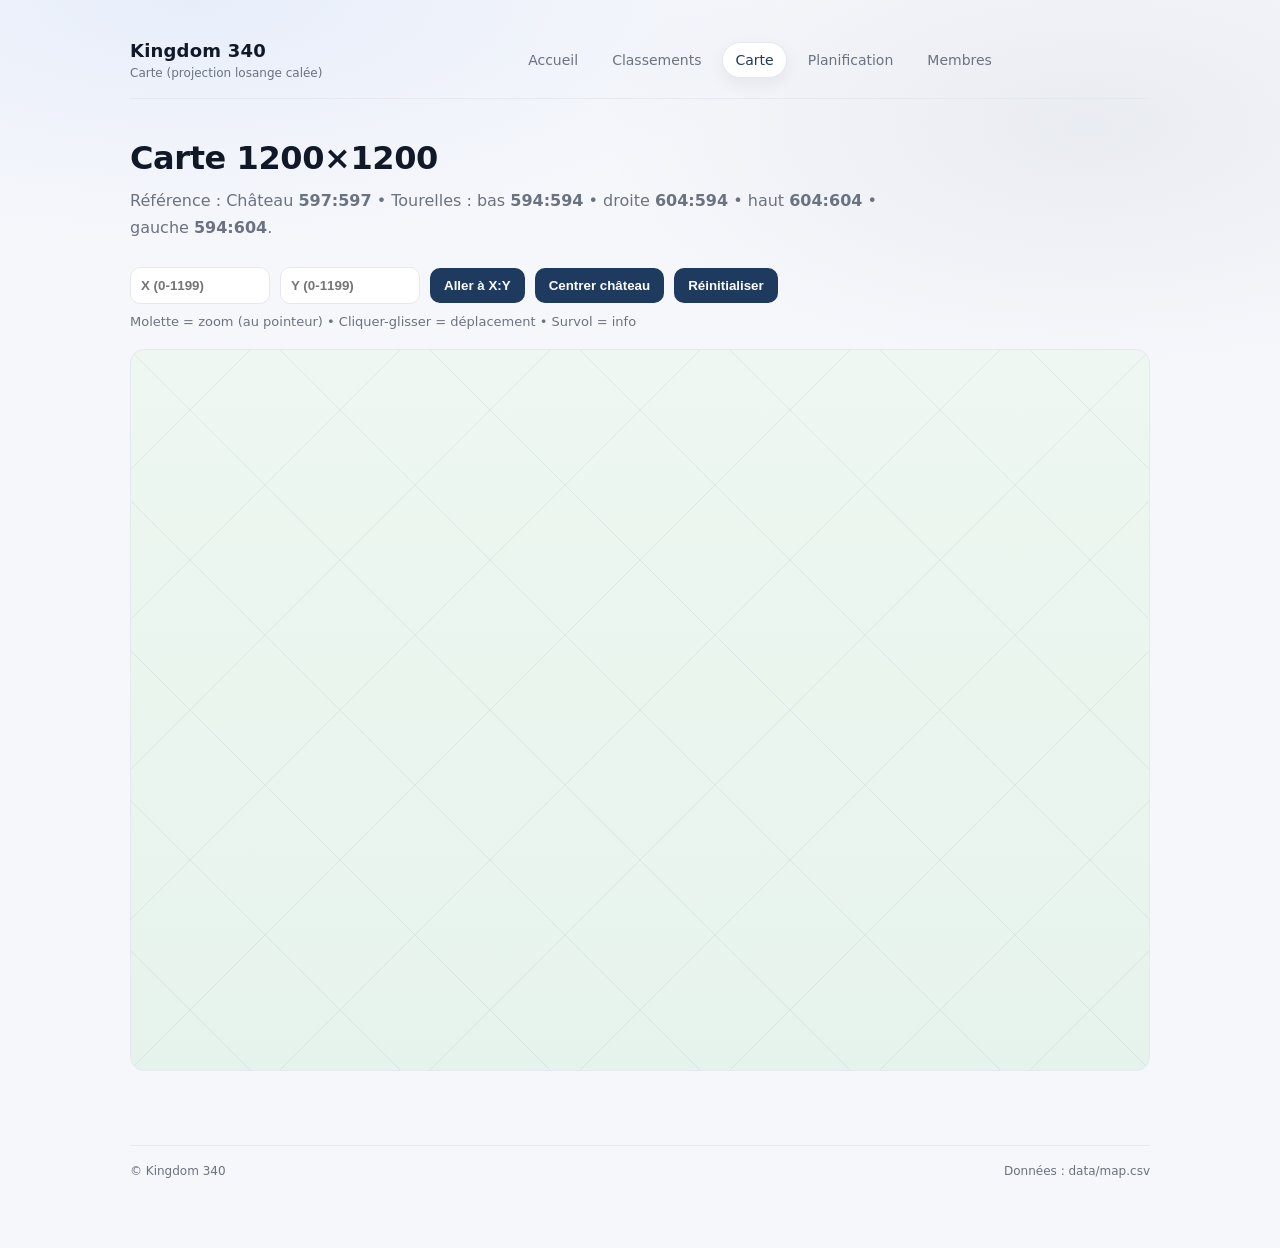
==== commit f2e1867b: "Update carte.html" ====
--- a/carte.html
+++ b/carte.html
@@ -15,7 +15,7 @@
   }
   #map{
     width:100%;
-    height:700px;
+    height:720px;
     display:block;
     cursor:grab;
   }
@@ -48,6 +48,20 @@
     color:var(--muted);
     font-size:13px;
   }
+  .tooltip{
+    position:fixed;
+    pointer-events:none;
+    background:rgba(17,24,39,.92);
+    color:#fff;
+    padding:8px 10px;
+    border-radius:10px;
+    font-size:12px;
+    line-height:1.35;
+    transform: translate(12px, 12px);
+    display:none;
+    max-width:260px;
+    z-index:9999;
+  }
 </style>
 </head>
 <body>
@@ -56,7 +70,7 @@
 <nav class="navbar">
   <div class="brand">
     <div class="title">Kingdom 340</div>
-    <div class="subtitle">Carte (cases + sens du jeu)</div>
+    <div class="subtitle">Carte (projection losange calée)</div>
   </div>
   <div class="navlinks">
     <a href="index.html">Accueil</a>
@@ -69,14 +83,14 @@
 
 <h1 class="pageTitle">Carte 1200×1200</h1>
 <p class="pageIntro">
-0:0 est en bas • 597:597 = case château • Affichage tourné (comme le jeu).
+Référence : Château <strong>597:597</strong> • Tourelles : bas <strong>594:594</strong> • droite <strong>604:594</strong> • haut <strong>604:604</strong> • gauche <strong>594:604</strong>.
 </p>
 
 <div class="mapControls">
   <input type="number" id="gotoX" placeholder="X (0-1199)" min="0" max="1199">
   <input type="number" id="gotoY" placeholder="Y (0-1199)" min="0" max="1199">
   <button type="button" onclick="goToCoord()">Aller à X:Y</button>
-  <button type="button" onclick="goCenter()">Centrer 597:597</button>
+  <button type="button" onclick="goCenter()">Centrer château</button>
   <button type="button" onclick="resetView()">Réinitialiser</button>
 </div>
 
@@ -95,44 +109,134 @@
 
 </div>
 
+<div class="tooltip" id="tip"></div>
+
 <script>
 const canvas = document.getElementById("map");
 const ctx = canvas.getContext("2d");
+const tip = document.getElementById("tip");
 
 function resizeCanvas(){
   canvas.width = canvas.offsetWidth;
-  canvas.height = 700;
+  canvas.height = 720;
 }
 resizeCanvas();
-window.addEventListener("resize", () => { resizeCanvas(); draw(); });
-
+window.addEventListener("resize", ()=>{ resizeCanvas(); draw(); });
+
+// ==============================
+// 1) PROJECTION "LOSANGE" (jeu)
+// ==============================
+//
+// On veut que (594:594) soit EN BAS de (597:597).
+// La projection qui satisfait ça est :
+//   sx = (x - y)
+//   sy = -(x + y)   (canvas : y augmente vers le bas)
+//
 const MAP_SIZE = 1200;
-const CASTLE_X = 597;
-const CASTLE_Y = 597;
-
-// Taille d'une case (en pixels) à scale=1
-const CELL = 8; // tu peux monter à 10/12 si tu veux plus "gros"
-
-// Rotation visuelle (45° = losange)
-const ROT = Math.PI / 4;
-
-// Zoom + déplacement
+
+// taille de base (zoom = 1)
+const CELL = 7.5;  // augmente si tu veux plus "zoomé" par défaut
+
+function project(x, y){
+  const sx = (x - y) * CELL;
+  const sy = (-(x + y)) * CELL;
+  return { sx, sy };
+}
+
+// ==============================
+// 2) RÉFÉRENCES CHÂTEAU/TOURELLES
+// ==============================
+const CASTLE = { x:597, y:597 };
+const T_BOTTOM = { x:594, y:594 };
+const T_RIGHT  = { x:604, y:594 };
+const T_TOP    = { x:604, y:604 };
+const T_LEFT   = { x:594, y:604 };
+
+// ==============================
+// 3) PAN + ZOOM
+// ==============================
 let zoom = 1;
 let panX = 0;
 let panY = 0;
 const MIN_ZOOM = 0.25;
-const MAX_ZOOM = 12;
-
-// Données
+const MAX_ZOOM = 20;
+
+function centerOnCoord(x, y){
+  const p = project(x,y);
+  panX = canvas.width/2 - p.sx * zoom;
+  panY = canvas.height/2 - p.sy * zoom;
+}
+
+function goCenter(){
+  centerOnCoord(CASTLE.x, CASTLE.y);
+  draw();
+}
+function resetView(){
+  zoom = 1;
+  centerOnCoord(CASTLE.x, CASTLE.y);
+  draw();
+}
+
+// init : centre château
+resetView();
+
+// zoom au pointeur
+canvas.addEventListener("wheel", (e)=>{
+  e.preventDefault();
+  const rect = canvas.getBoundingClientRect();
+  const mx = e.clientX - rect.left;
+  const my = e.clientY - rect.top;
+
+  const oldZoom = zoom;
+  const factor = e.deltaY < 0 ? 1.15 : 0.87;
+  const next = Math.max(MIN_ZOOM, Math.min(MAX_ZOOM, zoom * factor));
+  if(next === zoom) return;
+
+  // coord "monde projeté" sous la souris
+  const worldX = (mx - panX) / oldZoom;
+  const worldY = (my - panY) / oldZoom;
+
+  zoom = next;
+
+  // garder le point sous la souris fixe
+  panX = mx - worldX * zoom;
+  panY = my - worldY * zoom;
+
+  draw();
+},{passive:false});
+
+// drag
+let dragging=false, lastX=0, lastY=0;
+canvas.addEventListener("mousedown", (e)=>{
+  dragging=true; lastX=e.clientX; lastY=e.clientY;
+  canvas.style.cursor="grabbing";
+});
+window.addEventListener("mouseup", ()=>{
+  dragging=false;
+  canvas.style.cursor="grab";
+});
+window.addEventListener("mousemove", (e)=>{
+  if(!dragging) return;
+  panX += (e.clientX - lastX);
+  panY += (e.clientY - lastY);
+  lastX = e.clientX; lastY = e.clientY;
+  draw();
+});
+
+// goto coord
+function goToCoord(){
+  const x = parseInt(document.getElementById("gotoX").value);
+  const y = parseInt(document.getElementById("gotoY").value);
+  if(!Number.isFinite(x) || !Number.isFinite(y)) return;
+  centerOnCoord(x,y);
+  draw();
+}
+
+// ==============================
+// 4) CSV joueurs
+// ==============================
 let players = [];
 
-// Image château (posée sur la case 597:597)
-const castleImg = new Image();
-castleImg.src = "images/castle.png";
-let castleReady = false;
-castleImg.onload = ()=>{ castleReady = true; draw(); };
-
-// --- CSV ---
 function cleanNumber(value){
   return parseInt(
     (value ?? '').toString()
@@ -170,7 +274,6 @@
 }
 loadData();
 
-// --- Couleur alliance ---
 function colorForAlliance(a){
   const colors = ["#1f3a5f","#3b82f6","#16a34a","#f97316","#a855f7","#ef4444","#0ea5e9","#64748b"];
   let hash = 0;
@@ -178,228 +281,257 @@
   return colors[hash % colors.length];
 }
 
-// ===============================
-// Mapping coord -> écran (IMPORTANT)
-// ===============================
-// 0:0 est en bas => on inverse Y : Y_screen = (MAP_SIZE-1 - Y)
-function worldToCanvasXY(x, y){
-  const yy = (MAP_SIZE - 1) - y; // inversion Y
-  return { wx: x, wy: yy };
-}
-
-// Puis conversion "case" -> pixels (avant rotation)
-function worldToPixels(x, y){
-  const w = worldToCanvasXY(x, y);
-  return { px: w.wx * CELL, py: w.wy * CELL };
-}
-
-// ===============================
-// Dessin avec rotation + pan + zoom
-// ===============================
-function beginView(){
+// ==============================
+// 5) Image château calée sur TOURELLES
+//    (on mappe les 4 pointes du PNG vers les 4 coords tourelles)
+// ==============================
+const castleImg = new Image();
+castleImg.src = "images/castle.png";
+let castleReady = false;
+
+// points source (dans l'image) : left/right/top/bottom du contour opaque
+let srcL=null, srcR=null, srcT=null, srcB=null;
+
+function detectDiamondPoints(img){
+  const oc = document.createElement("canvas");
+  oc.width = img.naturalWidth;
+  oc.height = img.naturalHeight;
+  const octx = oc.getContext("2d");
+  octx.drawImage(img, 0, 0);
+  const data = octx.getImageData(0,0,oc.width,oc.height).data;
+
+  let minX=oc.width, maxX=0, minY=oc.height, maxY=0;
+  // scan alpha
+  for(let y=0;y<oc.height;y++){
+    for(let x=0;x<oc.width;x++){
+      const a = data[(y*oc.width + x)*4 + 3];
+      if(a > 10){
+        if(x < minX) minX = x;
+        if(x > maxX) maxX = x;
+        if(y < minY) minY = y;
+        if(y > maxY) maxY = y;
+      }
+    }
+  }
+
+  // moyenne des x à minY/maxY et moyenne des y à minX/maxX (plus stable)
+  let topX=0, topN=0, botX=0, botN=0, leftY=0, leftN=0, rightY=0, rightN=0;
+
+  for(let x=0;x<oc.width;x++){
+    const aTop = data[(minY*oc.width + x)*4 + 3];
+    if(aTop > 10){ topX += x; topN++; }
+    const aBot = data[(maxY*oc.width + x)*4 + 3];
+    if(aBot > 10){ botX += x; botN++; }
+  }
+  for(let y=0;y<oc.height;y++){
+    const aL = data[(y*oc.width + minX)*4 + 3];
+    if(aL > 10){ leftY += y; leftN++; }
+    const aR = data[(y*oc.width + maxX)*4 + 3];
+    if(aR > 10){ rightY += y; rightN++; }
+  }
+
+  const T = { x: (topN? topX/topN : oc.width/2), y: minY };
+  const B = { x: (botN? botX/botN : oc.width/2), y: maxY };
+  const L = { x: minX, y: (leftN? leftY/leftN : oc.height/2) };
+  const R = { x: maxX, y: (rightN? rightY/rightN : oc.height/2) };
+
+  return { L,R,T,B };
+}
+
+// calc affine transform A = D * inv(S)
+function invert2x2(a,b,c,d){
+  const det = a*d - b*c;
+  if(Math.abs(det) < 1e-9) return null;
+  return { a: d/det, b: -b/det, c: -c/det, d: a/det };
+}
+
+function drawCastleCalibrated(){
+  if(!castleReady || !srcL) return;
+
+  // Dest : positions projetées des 4 tourelles (attention : "diamond vertices" du jeu)
+  // Dans le visuel, les tourelles sont les 4 pointes du losange.
+  const dB = project(T_BOTTOM.x, T_BOTTOM.y); // pointe "bas"
+  const dR = project(T_RIGHT.x,  T_RIGHT.y);  // pointe "droite"
+  const dT = project(T_TOP.x,    T_TOP.y);    // pointe "haut"
+  const dL = project(T_LEFT.x,   T_LEFT.y);   // pointe "gauche"
+
+  // On construit une base affine avec 3 points : L, R, B
+  // Source:
+  const sL = srcL, sR = srcR, sB = srcB;
+  // Dest:
+  const pL = { x: dL.sx, y: dL.sy };
+  const pR = { x: dR.sx, y: dR.sy };
+  const pB = { x: dB.sx, y: dB.sy };
+
+  // Matrices : S = [sR-sL, sB-sL], D = [pR-pL, pB-pL]
+  const s1x = (sR.x - sL.x), s1y = (sR.y - sL.y);
+  const s2x = (sB.x - sL.x), s2y = (sB.y - sL.y);
+
+  const d1x = (pR.x - pL.x), d1y = (pR.y - pL.y);
+  const d2x = (pB.x - pL.x), d2y = (pB.y - pL.y);
+
+  const invS = invert2x2(s1x, s2x, s1y, s2y);
+  if(!invS) return;
+
+  // A = D * invS
+  const A11 = d1x*invS.a + d2x*invS.c;
+  const A12 = d1x*invS.b + d2x*invS.d;
+  const A21 = d1y*invS.a + d2y*invS.c;
+  const A22 = d1y*invS.b + d2y*invS.d;
+
+  // t = pL - A*sL
+  const tX = pL.x - (A11*sL.x + A12*sL.y);
+  const tY = pL.y - (A21*sL.x + A22*sL.y);
+
+  // Dessin (dans l'espace "projeté", ensuite on applique pan/zoom)
   ctx.save();
-
-  // Centre écran
-  ctx.translate(canvas.width/2 + panX, canvas.height/2 + panY);
-
-  // zoom
+  // pan + zoom
+  ctx.translate(panX, panY);
   ctx.scale(zoom, zoom);
 
-  // rotation losange
-  ctx.rotate(ROT);
-
-  // On veut que le centre de la map (597:597) soit au centre
-  const c = worldToPixels(CASTLE_X, CASTLE_Y);
-  ctx.translate(-c.px, -c.py);
-}
-
-function endView(){
+  // setTransform remplace la matrice courante => on doit reconstruire avec pan/zoom
+  // On le fait via transform() après pan/zoom :
+  ctx.transform(A11, A21, A12, A22, tX, tY);
+
+  ctx.drawImage(castleImg, 0, 0);
   ctx.restore();
-}
-
-// Grille légère (pas toute la map)
+
+  // Debug léger : case château
+  const c = project(CASTLE.x, CASTLE.y);
+  const cx = panX + c.sx*zoom;
+  const cy = panY + c.sy*zoom;
+
+  ctx.save();
+  ctx.strokeStyle = "rgba(239,68,68,0.55)";
+  ctx.lineWidth = 2;
+  ctx.beginPath();
+  ctx.arc(cx, cy, 6, 0, Math.PI*2);
+  ctx.stroke();
+  ctx.restore();
+}
+
+castleImg.onload = ()=>{
+  castleReady = true;
+  const pts = detectDiamondPoints(castleImg);
+  srcL = pts.L; srcR = pts.R; srcT = pts.T; srcB = pts.B;
+  draw();
+};
+
+// ==============================
+// 6) Rendu : grille + points + tooltips
+// ==============================
 function drawGrid(){
-  const step = 50; // en cases
-  ctx.strokeStyle = "rgba(31,58,95,0.06)";
-  ctx.lineWidth = 1 / zoom;
-
-  // On dessine un carré autour du château (range)
-  const range = 300; // cases autour
-  const x0 = Math.max(0, CASTLE_X - range);
-  const x1 = Math.min(MAP_SIZE, CASTLE_X + range);
-  const y0 = Math.max(0, CASTLE_Y - range);
-  const y1 = Math.min(MAP_SIZE, CASTLE_Y + range);
-
-  // lignes verticales
-  for(let x = x0; x <= x1; x += step){
-    const a = worldToPixels(x, y0);
-    const b = worldToPixels(x, y1);
+  // grille légère autour du château
+  ctx.save();
+  ctx.translate(panX, panY);
+  ctx.scale(zoom, zoom);
+
+  ctx.strokeStyle = "rgba(31,58,95,0.07)";
+  ctx.lineWidth = 1/zoom;
+
+  const range = 140;  // cases autour
+  const step = 10;
+
+  for(let dx=-range; dx<=range; dx+=step){
+    // ligne de y : on trace un segment en reliant plusieurs points
     ctx.beginPath();
-    ctx.moveTo(a.px, a.py);
-    ctx.lineTo(b.px, b.py);
+    for(let dy=-range; dy<=range; dy+=1){
+      const p = project(CASTLE.x + dx, CASTLE.y + dy);
+      if(dy === -range) ctx.moveTo(p.sx, p.sy);
+      else ctx.lineTo(p.sx, p.sy);
+    }
     ctx.stroke();
   }
 
-  // lignes horizontales
-  for(let y = y0; y <= y1; y += step){
-    const a = worldToPixels(x0, y);
-    const b = worldToPixels(x1, y);
+  for(let dy=-range; dy<=range; dy+=step){
     ctx.beginPath();
-    ctx.moveTo(a.px, a.py);
-    ctx.lineTo(b.px, b.py);
+    for(let dx=-range; dx<=range; dx+=1){
+      const p = project(CASTLE.x + dx, CASTLE.y + dy);
+      if(dx === -range) ctx.moveTo(p.sx, p.sy);
+      else ctx.lineTo(p.sx, p.sy);
+    }
     ctx.stroke();
   }
-}
-
-function drawCastle(){
-  const p = worldToPixels(CASTLE_X, CASTLE_Y);
-
-  // La "case" du château (repère)
-  ctx.strokeStyle = "rgba(239,68,68,0.35)";
-  ctx.lineWidth = 2 / zoom;
-  ctx.strokeRect(p.px, p.py, CELL, CELL);
-
-  if(!castleReady) return;
-
-  // On pose l'image dans la case (tu peux ajuster)
-  const size = 140; // px à scale=1 (image)
-  ctx.drawImage(castleImg, p.px - size/2 + CELL/2, p.py - size + CELL, size, size);
+
+  ctx.restore();
 }
 
 function drawPlayers(){
-  const r = 4 / zoom; // taille fixe à l'écran (ne grossit pas)
-  // Si tu veux que ça grossisse avec le zoom, remplace par: const r = 4;
-
+  const r = 4; // taille écran fixe
   for(const pl of players){
-    const p = worldToPixels(pl.X, pl.Y);
+    const p = project(pl.X, pl.Y);
+    const x = panX + p.sx*zoom;
+    const y = panY + p.sy*zoom;
 
     ctx.fillStyle = pl.Alliance ? colorForAlliance(pl.Alliance) : "#1f3a5f";
     ctx.beginPath();
-    ctx.arc(p.px + CELL/2, p.py + CELL/2, r, 0, Math.PI*2);
+    ctx.arc(x, y, r, 0, Math.PI*2);
     ctx.fill();
 
     ctx.strokeStyle = "rgba(255,255,255,0.9)";
-    ctx.lineWidth = 1 / zoom;
+    ctx.lineWidth = 1;
     ctx.stroke();
   }
 }
 
 function draw(){
   ctx.clearRect(0,0,canvas.width,canvas.height);
-  beginView();
+
   drawGrid();
-  drawCastle();
+  drawCastleCalibrated();
   drawPlayers();
-  endView();
-}
-
-// ===============================
-// Contrôles
-// ===============================
-function goCenter(){
-  panX = 0; panY = 0;
-  draw();
-}
-function resetView(){
-  zoom = 1;
-  panX = 0; panY = 0;
-  draw();
-}
-function goToCoord(){
-  const x = parseInt(document.getElementById("gotoX").value);
-  const y = parseInt(document.getElementById("gotoY").value);
-  if(!Number.isFinite(x) || !Number.isFinite(y)) return;
-
-  // On calcule où est ce point à l'écran actuellement, puis on ajuste pan pour le centrer
-  const pt = getScreenPositionOfWorld(x, y);
-  const cx = canvas.width/2;
-  const cy = canvas.height/2;
-  panX += (cx - pt.sx);
-  panY += (cy - pt.sy);
-  draw();
-}
-
-// Aide: calcule la position écran d'une coordonnée (sans dessiner)
-function getScreenPositionOfWorld(x, y){
-  // On refait les mêmes transforms à l'envers (sans canvas state)
-  // Étapes: centre écran + pan, zoom, rotation, translation centre (château)
-  const c = worldToPixels(CASTLE_X, CASTLE_Y);
-  const p = worldToPixels(x, y);
-
-  // Position relative à l'origine "centrée sur château" en pixels monde
-  let rx = p.px - c.px;
-  let ry = p.py - c.py;
-
-  // Rotation 45°
-  const cos = Math.cos(ROT);
-  const sin = Math.sin(ROT);
-  const rrx = rx*cos - ry*sin;
-  const rry = rx*sin + ry*cos;
-
-  // Zoom
-  const zrx = rrx * zoom;
-  const zry = rry * zoom;
-
-  // Centre + pan
-  return {
-    sx: canvas.width/2 + panX + zrx,
-    sy: canvas.height/2 + panY + zry
-  };
-}
-
-// Zoom au pointeur
-canvas.addEventListener("wheel", (e)=>{
-  e.preventDefault();
-
-  const oldZoom = zoom;
-  const factor = e.deltaY < 0 ? 1.15 : 0.85;
-  const next = Math.max(MIN_ZOOM, Math.min(MAX_ZOOM, zoom * factor));
-  if(next === zoom) return;
-
-  // Position souris
+}
+
+// ==============================
+// 7) Survol info (points)
+// ==============================
+let hover = null;
+
+function findHover(mx, my){
+  let best = null;
+  let bestD = 999999;
+  const hit = 10; // px
+
+  for(const pl of players){
+    const p = project(pl.X, pl.Y);
+    const x = panX + p.sx*zoom;
+    const y = panY + p.sy*zoom;
+    const d = Math.hypot(mx-x, my-y);
+    if(d < hit && d < bestD){
+      bestD = d;
+      best = { pl, x, y };
+    }
+  }
+  return best;
+}
+
+canvas.addEventListener("mousemove", (e)=>{
   const rect = canvas.getBoundingClientRect();
   const mx = e.clientX - rect.left;
   const my = e.clientY - rect.top;
 
-  // On veut garder le point sous la souris fixe => ajuster pan
-  // On calcule le vecteur du centre vers la souris
-  const vx = mx - (canvas.width/2 + panX);
-  const vy = my - (canvas.height/2 + panY);
-
-  // Après zoom, ce vecteur change proportionnellement
-  const ratio = next / oldZoom;
-
-  panX -= vx*(ratio - 1);
-  panY -= vy*(ratio - 1);
-
-  zoom = next;
-  draw();
-},{passive:false});
-
-// Drag
-let dragging=false;
-let lastX=0,lastY=0;
-
-canvas.addEventListener("mousedown", e=>{
-  dragging=true;
-  lastX=e.clientX;
-  lastY=e.clientY;
-  canvas.style.cursor="grabbing";
+  const h = findHover(mx, my);
+  if(h){
+    hover = h;
+    tip.style.display = "block";
+    tip.style.left = (e.clientX + 12) + "px";
+    tip.style.top  = (e.clientY + 12) + "px";
+    tip.innerHTML = `<strong>${escapeHtml(h.pl.Pseudo)}</strong><br>
+      ${h.pl.Alliance ? `Alliance : ${escapeHtml(h.pl.Alliance)}<br>` : ``}
+      Coord : <strong>${h.pl.X}:${h.pl.Y}</strong>`;
+  }else{
+    hover = null;
+    tip.style.display = "none";
+  }
 });
-window.addEventListener("mouseup", ()=>{
-  dragging=false;
-  canvas.style.cursor="grab";
-});
-window.addEventListener("mousemove", e=>{
-  if(!dragging) return;
-  panX += (e.clientX - lastX);
-  panY += (e.clientY - lastY);
-  lastX = e.clientX;
-  lastY = e.clientY;
-  draw();
-});
-
-// Init
+
+function escapeHtml(s){
+  return (s||"").replace(/[&<>"']/g, (m)=>({
+    "&":"&amp;","<":"&lt;",">":"&gt;",'"':"&quot;","'":"&#039;"
+  }[m]));
+}
+
+// init
 draw();
 </script>
 </body>
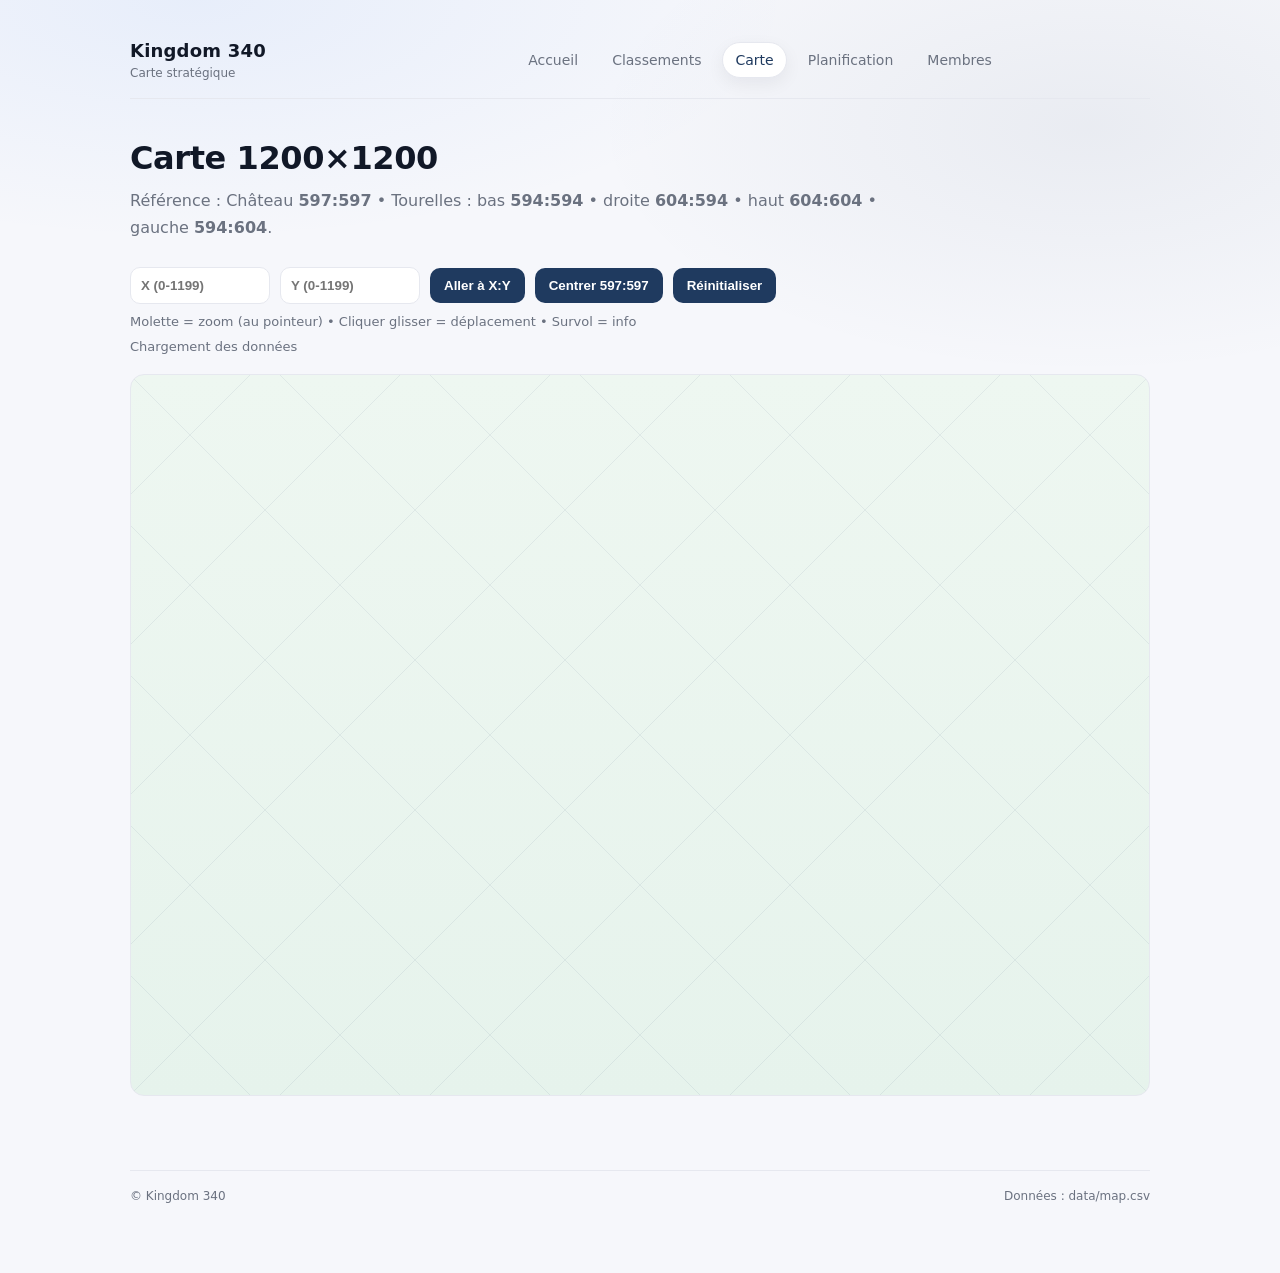
==== commit 04ba857b: "Update carte.html" ====
--- a/carte.html
+++ b/carte.html
@@ -1,538 +1,450 @@
 <!DOCTYPE html>
 <html lang="fr">
 <head>
-<meta charset="UTF-8" />
-<meta name="viewport" content="width=device-width, initial-scale=1" />
-<title>Carte • Kingdom 340</title>
-<link rel="stylesheet" href="css/styles.css" />
-<style>
-  .mapWrapper{
-    margin-top:20px;
-    border:1px solid var(--line);
-    border-radius:14px;
-    overflow:hidden;
-    background: linear-gradient(180deg, #eef7f1 0%, #e6f3ec 100%);
-  }
-  #map{
-    width:100%;
-    height:720px;
-    display:block;
-    cursor:grab;
-  }
-  .mapControls{
-    display:flex;
-    gap:10px;
-    margin-top:15px;
-    flex-wrap:wrap;
-    align-items:center;
-  }
-  input{
-    padding:10px;
-    border-radius:10px;
-    border:1px solid var(--line);
-    font-weight:700;
-    width:140px;
-  }
-  button{
-    padding:10px 14px;
-    border-radius:10px;
-    border:none;
-    background:var(--primary);
-    color:#fff;
-    font-weight:800;
-    cursor:pointer;
-  }
-  button:hover{ background:var(--accent); }
-  .hint{
-    margin-top:10px;
-    color:var(--muted);
-    font-size:13px;
-  }
-  .tooltip{
-    position:fixed;
-    pointer-events:none;
-    background:rgba(17,24,39,.92);
-    color:#fff;
-    padding:8px 10px;
-    border-radius:10px;
-    font-size:12px;
-    line-height:1.35;
-    transform: translate(12px, 12px);
-    display:none;
-    max-width:260px;
-    z-index:9999;
-  }
-</style>
+  <meta charset="UTF-8" />
+  <meta name="viewport" content="width=device-width, initial-scale=1" />
+  <title>Carte • Kingdom 340</title>
+  <link rel="stylesheet" href="css/styles.css" />
+  <style>
+    .mapWrapper{
+      margin-top:20px;
+      border:1px solid var(--line);
+      border-radius:14px;
+      overflow:hidden;
+      background: linear-gradient(180deg, #eef7f1 0%, #e6f3ec 100%);
+    }
+    #map{
+      width:100%;
+      height:720px;
+      display:block;
+      cursor:grab;
+    }
+    .mapControls{
+      display:flex;
+      gap:10px;
+      margin-top:15px;
+      flex-wrap:wrap;
+      align-items:center;
+    }
+    input{
+      padding:10px;
+      border-radius:10px;
+      border:1px solid var(--line);
+      font-weight:700;
+      width:140px;
+    }
+    button{
+      padding:10px 14px;
+      border-radius:10px;
+      border:none;
+      background:var(--primary);
+      color:#fff;
+      font-weight:800;
+      cursor:pointer;
+    }
+    button:hover{ background:var(--accent); }
+    .hint{
+      margin-top:10px;
+      color:var(--muted);
+      font-size:13px;
+    }
+    .status{
+      margin-top:10px;
+      color:var(--muted);
+      font-size:13px;
+    }
+    .tooltip{
+      position:fixed;
+      pointer-events:none;
+      background:rgba(17,24,39,.92);
+      color:#fff;
+      padding:8px 10px;
+      border-radius:10px;
+      font-size:12px;
+      line-height:1.35;
+      transform: translate(12px, 12px);
+      display:none;
+      max-width:260px;
+      z-index:9999;
+    }
+  </style>
 </head>
 <body>
-<div class="container">
-
-<nav class="navbar">
-  <div class="brand">
-    <div class="title">Kingdom 340</div>
-    <div class="subtitle">Carte (projection losange calée)</div>
+  <div class="container">
+
+    <nav class="navbar">
+      <div class="brand">
+        <div class="title">Kingdom 340</div>
+        <div class="subtitle">Carte stratégique</div>
+      </div>
+      <div class="navlinks">
+        <a href="index.html">Accueil</a>
+        <a href="classements.html">Classements</a>
+        <a class="active" href="carte.html">Carte</a>
+        <a href="planification.html">Planification</a>
+        <a href="membres/index.html">Membres</a>
+      </div>
+    </nav>
+
+    <h1 class="pageTitle">Carte 1200×1200</h1>
+    <p class="pageIntro">
+      Référence : Château <strong>597:597</strong> • Tourelles : bas <strong>594:594</strong> • droite <strong>604:594</strong> • haut <strong>604:604</strong> • gauche <strong>594:604</strong>.
+    </p>
+
+    <div class="mapControls">
+      <input type="number" id="gotoX" placeholder="X (0-1199)" min="0" max="1199">
+      <input type="number" id="gotoY" placeholder="Y (0-1199)" min="0" max="1199">
+      <button type="button" id="btnGo">Aller à X:Y</button>
+      <button type="button" id="btnCenter">Centrer 597:597</button>
+      <button type="button" id="btnReset">Réinitialiser</button>
+    </div>
+
+    <div class="hint">
+      Molette = zoom (au pointeur) • Cliquer glisser = déplacement • Survol = info
+    </div>
+    <div class="status" id="status">Chargement des données</div>
+
+    <div class="mapWrapper">
+      <canvas id="map"></canvas>
+    </div>
+
+    <footer>
+      <div>© Kingdom 340</div>
+      <div class="muted">Données : data/map.csv</div>
+    </footer>
+
   </div>
-  <div class="navlinks">
-    <a href="index.html">Accueil</a>
-    <a href="classements.html">Classements</a>
-    <a class="active" href="carte.html">Carte</a>
-    <a href="planification.html">Planification</a>
-    <a href="membres/index.html">Membres</a>
-  </div>
-</nav>
-
-<h1 class="pageTitle">Carte 1200×1200</h1>
-<p class="pageIntro">
-Référence : Château <strong>597:597</strong> • Tourelles : bas <strong>594:594</strong> • droite <strong>604:594</strong> • haut <strong>604:604</strong> • gauche <strong>594:604</strong>.
-</p>
-
-<div class="mapControls">
-  <input type="number" id="gotoX" placeholder="X (0-1199)" min="0" max="1199">
-  <input type="number" id="gotoY" placeholder="Y (0-1199)" min="0" max="1199">
-  <button type="button" onclick="goToCoord()">Aller à X:Y</button>
-  <button type="button" onclick="goCenter()">Centrer château</button>
-  <button type="button" onclick="resetView()">Réinitialiser</button>
-</div>
-
-<div class="hint">
-Molette = zoom (au pointeur) • Cliquer-glisser = déplacement • Survol = info
-</div>
-
-<div class="mapWrapper">
-  <canvas id="map"></canvas>
-</div>
-
-<footer>
-  <div>© Kingdom 340</div>
-  <div class="muted">Données : data/map.csv</div>
-</footer>
-
-</div>
-
-<div class="tooltip" id="tip"></div>
+
+  <div class="tooltip" id="tip"></div>
 
 <script>
-const canvas = document.getElementById("map");
-const ctx = canvas.getContext("2d");
-const tip = document.getElementById("tip");
-
-function resizeCanvas(){
-  canvas.width = canvas.offsetWidth;
-  canvas.height = 720;
-}
-resizeCanvas();
-window.addEventListener("resize", ()=>{ resizeCanvas(); draw(); });
-
-// ==============================
-// 1) PROJECTION "LOSANGE" (jeu)
-// ==============================
-//
-// On veut que (594:594) soit EN BAS de (597:597).
-// La projection qui satisfait ça est :
-//   sx = (x - y)
-//   sy = -(x + y)   (canvas : y augmente vers le bas)
-//
-const MAP_SIZE = 1200;
-
-// taille de base (zoom = 1)
-const CELL = 7.5;  // augmente si tu veux plus "zoomé" par défaut
-
-function project(x, y){
-  const sx = (x - y) * CELL;
-  const sy = (-(x + y)) * CELL;
-  return { sx, sy };
-}
-
-// ==============================
-// 2) RÉFÉRENCES CHÂTEAU/TOURELLES
-// ==============================
-const CASTLE = { x:597, y:597 };
-const T_BOTTOM = { x:594, y:594 };
-const T_RIGHT  = { x:604, y:594 };
-const T_TOP    = { x:604, y:604 };
-const T_LEFT   = { x:594, y:604 };
-
-// ==============================
-// 3) PAN + ZOOM
-// ==============================
-let zoom = 1;
-let panX = 0;
-let panY = 0;
-const MIN_ZOOM = 0.25;
-const MAX_ZOOM = 20;
-
-function centerOnCoord(x, y){
-  const p = project(x,y);
-  panX = canvas.width/2 - p.sx * zoom;
-  panY = canvas.height/2 - p.sy * zoom;
-}
-
-function goCenter(){
-  centerOnCoord(CASTLE.x, CASTLE.y);
-  draw();
-}
-function resetView(){
-  zoom = 1;
-  centerOnCoord(CASTLE.x, CASTLE.y);
-  draw();
-}
-
-// init : centre château
-resetView();
-
-// zoom au pointeur
-canvas.addEventListener("wheel", (e)=>{
-  e.preventDefault();
-  const rect = canvas.getBoundingClientRect();
-  const mx = e.clientX - rect.left;
-  const my = e.clientY - rect.top;
-
-  const oldZoom = zoom;
-  const factor = e.deltaY < 0 ? 1.15 : 0.87;
-  const next = Math.max(MIN_ZOOM, Math.min(MAX_ZOOM, zoom * factor));
-  if(next === zoom) return;
-
-  // coord "monde projeté" sous la souris
-  const worldX = (mx - panX) / oldZoom;
-  const worldY = (my - panY) / oldZoom;
-
-  zoom = next;
-
-  // garder le point sous la souris fixe
-  panX = mx - worldX * zoom;
-  panY = my - worldY * zoom;
-
-  draw();
-},{passive:false});
-
-// drag
-let dragging=false, lastX=0, lastY=0;
-canvas.addEventListener("mousedown", (e)=>{
-  dragging=true; lastX=e.clientX; lastY=e.clientY;
-  canvas.style.cursor="grabbing";
-});
-window.addEventListener("mouseup", ()=>{
-  dragging=false;
-  canvas.style.cursor="grab";
-});
-window.addEventListener("mousemove", (e)=>{
-  if(!dragging) return;
-  panX += (e.clientX - lastX);
-  panY += (e.clientY - lastY);
-  lastX = e.clientX; lastY = e.clientY;
-  draw();
-});
-
-// goto coord
-function goToCoord(){
-  const x = parseInt(document.getElementById("gotoX").value);
-  const y = parseInt(document.getElementById("gotoY").value);
-  if(!Number.isFinite(x) || !Number.isFinite(y)) return;
-  centerOnCoord(x,y);
-  draw();
-}
-
-// ==============================
-// 4) CSV joueurs
-// ==============================
-let players = [];
-
-function cleanNumber(value){
-  return parseInt(
-    (value ?? '').toString()
-      .replace(/\u202f/g,' ')
-      .replace(/\u00a0/g,' ')
-      .replace(/\s/g,'')
-      .replace(/,/g,'')
-      .replace(/\./g,'')
-  ) || 0;
-}
-function parseCSV(text){
-  const lines = text.trim().split(/\r?\n/);
-  const headers = lines[0].split(',').map(x => x.trim());
-  return lines.slice(1).filter(l => l.trim().length > 0).map(line=>{
-    const cols = line.split(',');
-    const obj = {};
-    headers.forEach((h,i)=> obj[h] = (cols[i] ?? '').trim());
-    return obj;
+  const canvas = document.getElementById("map");
+  const ctx = canvas.getContext("2d");
+  const tip = document.getElementById("tip");
+  const statusEl = document.getElementById("status");
+
+  function resizeCanvas(){
+    canvas.width = canvas.offsetWidth;
+    canvas.height = 720;
+  }
+  resizeCanvas();
+  window.addEventListener("resize", () => { resizeCanvas(); draw(); });
+
+  const MAP_SIZE = 1200;
+
+  // Projection losange
+  const CELL = 7.5;
+  function project(x, y){
+    const sx = (x - y) * CELL;
+    const sy = (-(x + y)) * CELL;
+    return { sx, sy };
+  }
+
+  const CASTLE = { x:597, y:597 };
+
+  // Pan + zoom
+  let zoom = 1;
+  let panX = 0;
+  let panY = 0;
+  const MIN_ZOOM = 0.25;
+  const MAX_ZOOM = 20;
+
+  function centerOnCoord(x, y){
+    const p = project(x, y);
+    panX = canvas.width/2 - p.sx * zoom;
+    panY = canvas.height/2 - p.sy * zoom;
+  }
+
+  function goCenter(){
+    centerOnCoord(CASTLE.x, CASTLE.y);
+    draw();
+  }
+
+  function resetView(){
+    zoom = 1;
+    centerOnCoord(CASTLE.x, CASTLE.y);
+    draw();
+  }
+
+  // init
+  resetView();
+
+  // Boutons
+  document.getElementById("btnGo").addEventListener("click", () => {
+    const x = parseInt(document.getElementById("gotoX").value, 10);
+    const y = parseInt(document.getElementById("gotoY").value, 10);
+    if(!Number.isFinite(x) || !Number.isFinite(y)) return;
+    centerOnCoord(x, y);
+    draw();
   });
-}
-async function loadData(){
-  try{
-    const res = await fetch("data/map.csv", { cache:"no-store" });
-    const text = await res.text();
-    players = parseCSV(text).map(p => ({
-      Pseudo: p.Pseudo || "",
-      X: cleanNumber(p.X),
-      Y: cleanNumber(p.Y),
-      Alliance: p.Alliance || ""
-    }));
-  }catch(e){
-    players = [];
-  }
-  draw();
-}
-loadData();
-
-function colorForAlliance(a){
-  const colors = ["#1f3a5f","#3b82f6","#16a34a","#f97316","#a855f7","#ef4444","#0ea5e9","#64748b"];
-  let hash = 0;
-  for(let i=0;i<a.length;i++) hash = (hash*31 + a.charCodeAt(i)) >>> 0;
-  return colors[hash % colors.length];
-}
-
-// ==============================
-// 5) Image château calée sur TOURELLES
-//    (on mappe les 4 pointes du PNG vers les 4 coords tourelles)
-// ==============================
-const castleImg = new Image();
-castleImg.src = "images/castle.png";
-let castleReady = false;
-
-// points source (dans l'image) : left/right/top/bottom du contour opaque
-let srcL=null, srcR=null, srcT=null, srcB=null;
-
-function detectDiamondPoints(img){
-  const oc = document.createElement("canvas");
-  oc.width = img.naturalWidth;
-  oc.height = img.naturalHeight;
-  const octx = oc.getContext("2d");
-  octx.drawImage(img, 0, 0);
-  const data = octx.getImageData(0,0,oc.width,oc.height).data;
-
-  let minX=oc.width, maxX=0, minY=oc.height, maxY=0;
-  // scan alpha
-  for(let y=0;y<oc.height;y++){
-    for(let x=0;x<oc.width;x++){
-      const a = data[(y*oc.width + x)*4 + 3];
-      if(a > 10){
-        if(x < minX) minX = x;
-        if(x > maxX) maxX = x;
-        if(y < minY) minY = y;
-        if(y > maxY) maxY = y;
+  document.getElementById("btnCenter").addEventListener("click", goCenter);
+  document.getElementById("btnReset").addEventListener("click", resetView);
+
+  // Zoom au pointeur
+  canvas.addEventListener("wheel", (e) => {
+    e.preventDefault();
+    const rect = canvas.getBoundingClientRect();
+    const mx = e.clientX - rect.left;
+    const my = e.clientY - rect.top;
+
+    const oldZoom = zoom;
+    const factor = e.deltaY < 0 ? 1.15 : 0.87;
+    const next = Math.max(MIN_ZOOM, Math.min(MAX_ZOOM, zoom * factor));
+    if(next === zoom) return;
+
+    const worldX = (mx - panX) / oldZoom;
+    const worldY = (my - panY) / oldZoom;
+
+    zoom = next;
+
+    panX = mx - worldX * zoom;
+    panY = my - worldY * zoom;
+
+    draw();
+  }, { passive:false });
+
+  // Drag
+  let dragging = false;
+  let lastX = 0;
+  let lastY = 0;
+
+  canvas.addEventListener("mousedown", (e) => {
+    dragging = true;
+    lastX = e.clientX;
+    lastY = e.clientY;
+    canvas.style.cursor = "grabbing";
+  });
+
+  window.addEventListener("mouseup", () => {
+    dragging = false;
+    canvas.style.cursor = "grab";
+  });
+
+  window.addEventListener("mousemove", (e) => {
+    if(!dragging) return;
+    panX += (e.clientX - lastX);
+    panY += (e.clientY - lastY);
+    lastX = e.clientX;
+    lastY = e.clientY;
+    draw();
+  });
+
+  // CSV robuste (gère guillemets)
+  function splitCSVLine(line){
+    const out = [];
+    let cur = "";
+    let inQ = false;
+    for(let i=0; i<line.length; i++){
+      const ch = line[i];
+      if(ch === '"' ){
+        if(inQ && line[i+1] === '"'){ cur += '"'; i++; }
+        else inQ = !inQ;
+      }else if(ch === "," && !inQ){
+        out.push(cur);
+        cur = "";
+      }else{
+        cur += ch;
       }
     }
-  }
-
-  // moyenne des x à minY/maxY et moyenne des y à minX/maxX (plus stable)
-  let topX=0, topN=0, botX=0, botN=0, leftY=0, leftN=0, rightY=0, rightN=0;
-
-  for(let x=0;x<oc.width;x++){
-    const aTop = data[(minY*oc.width + x)*4 + 3];
-    if(aTop > 10){ topX += x; topN++; }
-    const aBot = data[(maxY*oc.width + x)*4 + 3];
-    if(aBot > 10){ botX += x; botN++; }
-  }
-  for(let y=0;y<oc.height;y++){
-    const aL = data[(y*oc.width + minX)*4 + 3];
-    if(aL > 10){ leftY += y; leftN++; }
-    const aR = data[(y*oc.width + maxX)*4 + 3];
-    if(aR > 10){ rightY += y; rightN++; }
-  }
-
-  const T = { x: (topN? topX/topN : oc.width/2), y: minY };
-  const B = { x: (botN? botX/botN : oc.width/2), y: maxY };
-  const L = { x: minX, y: (leftN? leftY/leftN : oc.height/2) };
-  const R = { x: maxX, y: (rightN? rightY/rightN : oc.height/2) };
-
-  return { L,R,T,B };
-}
-
-// calc affine transform A = D * inv(S)
-function invert2x2(a,b,c,d){
-  const det = a*d - b*c;
-  if(Math.abs(det) < 1e-9) return null;
-  return { a: d/det, b: -b/det, c: -c/det, d: a/det };
-}
-
-function drawCastleCalibrated(){
-  if(!castleReady || !srcL) return;
-
-  // Dest : positions projetées des 4 tourelles (attention : "diamond vertices" du jeu)
-  // Dans le visuel, les tourelles sont les 4 pointes du losange.
-  const dB = project(T_BOTTOM.x, T_BOTTOM.y); // pointe "bas"
-  const dR = project(T_RIGHT.x,  T_RIGHT.y);  // pointe "droite"
-  const dT = project(T_TOP.x,    T_TOP.y);    // pointe "haut"
-  const dL = project(T_LEFT.x,   T_LEFT.y);   // pointe "gauche"
-
-  // On construit une base affine avec 3 points : L, R, B
-  // Source:
-  const sL = srcL, sR = srcR, sB = srcB;
-  // Dest:
-  const pL = { x: dL.sx, y: dL.sy };
-  const pR = { x: dR.sx, y: dR.sy };
-  const pB = { x: dB.sx, y: dB.sy };
-
-  // Matrices : S = [sR-sL, sB-sL], D = [pR-pL, pB-pL]
-  const s1x = (sR.x - sL.x), s1y = (sR.y - sL.y);
-  const s2x = (sB.x - sL.x), s2y = (sB.y - sL.y);
-
-  const d1x = (pR.x - pL.x), d1y = (pR.y - pL.y);
-  const d2x = (pB.x - pL.x), d2y = (pB.y - pL.y);
-
-  const invS = invert2x2(s1x, s2x, s1y, s2y);
-  if(!invS) return;
-
-  // A = D * invS
-  const A11 = d1x*invS.a + d2x*invS.c;
-  const A12 = d1x*invS.b + d2x*invS.d;
-  const A21 = d1y*invS.a + d2y*invS.c;
-  const A22 = d1y*invS.b + d2y*invS.d;
-
-  // t = pL - A*sL
-  const tX = pL.x - (A11*sL.x + A12*sL.y);
-  const tY = pL.y - (A21*sL.x + A22*sL.y);
-
-  // Dessin (dans l'espace "projeté", ensuite on applique pan/zoom)
-  ctx.save();
-  // pan + zoom
-  ctx.translate(panX, panY);
-  ctx.scale(zoom, zoom);
-
-  // setTransform remplace la matrice courante => on doit reconstruire avec pan/zoom
-  // On le fait via transform() après pan/zoom :
-  ctx.transform(A11, A21, A12, A22, tX, tY);
-
-  ctx.drawImage(castleImg, 0, 0);
-  ctx.restore();
-
-  // Debug léger : case château
-  const c = project(CASTLE.x, CASTLE.y);
-  const cx = panX + c.sx*zoom;
-  const cy = panY + c.sy*zoom;
-
-  ctx.save();
-  ctx.strokeStyle = "rgba(239,68,68,0.55)";
-  ctx.lineWidth = 2;
-  ctx.beginPath();
-  ctx.arc(cx, cy, 6, 0, Math.PI*2);
-  ctx.stroke();
-  ctx.restore();
-}
-
-castleImg.onload = ()=>{
-  castleReady = true;
-  const pts = detectDiamondPoints(castleImg);
-  srcL = pts.L; srcR = pts.R; srcT = pts.T; srcB = pts.B;
-  draw();
-};
-
-// ==============================
-// 6) Rendu : grille + points + tooltips
-// ==============================
-function drawGrid(){
-  // grille légère autour du château
-  ctx.save();
-  ctx.translate(panX, panY);
-  ctx.scale(zoom, zoom);
-
-  ctx.strokeStyle = "rgba(31,58,95,0.07)";
-  ctx.lineWidth = 1/zoom;
-
-  const range = 140;  // cases autour
-  const step = 10;
-
-  for(let dx=-range; dx<=range; dx+=step){
-    // ligne de y : on trace un segment en reliant plusieurs points
-    ctx.beginPath();
-    for(let dy=-range; dy<=range; dy+=1){
-      const p = project(CASTLE.x + dx, CASTLE.y + dy);
-      if(dy === -range) ctx.moveTo(p.sx, p.sy);
-      else ctx.lineTo(p.sx, p.sy);
-    }
-    ctx.stroke();
-  }
-
-  for(let dy=-range; dy<=range; dy+=step){
-    ctx.beginPath();
-    for(let dx=-range; dx<=range; dx+=1){
-      const p = project(CASTLE.x + dx, CASTLE.y + dy);
-      if(dx === -range) ctx.moveTo(p.sx, p.sy);
-      else ctx.lineTo(p.sx, p.sy);
-    }
-    ctx.stroke();
-  }
-
-  ctx.restore();
-}
-
-function drawPlayers(){
-  const r = 4; // taille écran fixe
-  for(const pl of players){
-    const p = project(pl.X, pl.Y);
-    const x = panX + p.sx*zoom;
-    const y = panY + p.sy*zoom;
-
-    ctx.fillStyle = pl.Alliance ? colorForAlliance(pl.Alliance) : "#1f3a5f";
-    ctx.beginPath();
-    ctx.arc(x, y, r, 0, Math.PI*2);
-    ctx.fill();
-
-    ctx.strokeStyle = "rgba(255,255,255,0.9)";
-    ctx.lineWidth = 1;
-    ctx.stroke();
-  }
-}
-
-function draw(){
-  ctx.clearRect(0,0,canvas.width,canvas.height);
-
-  drawGrid();
-  drawCastleCalibrated();
-  drawPlayers();
-}
-
-// ==============================
-// 7) Survol info (points)
-// ==============================
-let hover = null;
-
-function findHover(mx, my){
-  let best = null;
-  let bestD = 999999;
-  const hit = 10; // px
-
-  for(const pl of players){
-    const p = project(pl.X, pl.Y);
-    const x = panX + p.sx*zoom;
-    const y = panY + p.sy*zoom;
-    const d = Math.hypot(mx-x, my-y);
-    if(d < hit && d < bestD){
-      bestD = d;
-      best = { pl, x, y };
-    }
-  }
-  return best;
-}
-
-canvas.addEventListener("mousemove", (e)=>{
-  const rect = canvas.getBoundingClientRect();
-  const mx = e.clientX - rect.left;
-  const my = e.clientY - rect.top;
-
-  const h = findHover(mx, my);
-  if(h){
-    hover = h;
-    tip.style.display = "block";
-    tip.style.left = (e.clientX + 12) + "px";
-    tip.style.top  = (e.clientY + 12) + "px";
-    tip.innerHTML = `<strong>${escapeHtml(h.pl.Pseudo)}</strong><br>
-      ${h.pl.Alliance ? `Alliance : ${escapeHtml(h.pl.Alliance)}<br>` : ``}
-      Coord : <strong>${h.pl.X}:${h.pl.Y}</strong>`;
-  }else{
-    hover = null;
-    tip.style.display = "none";
-  }
-});
-
-function escapeHtml(s){
-  return (s||"").replace(/[&<>"']/g, (m)=>({
-    "&":"&amp;","<":"&lt;",">":"&gt;",'"':"&quot;","'":"&#039;"
-  }[m]));
-}
-
-// init
-draw();
+    out.push(cur);
+    return out.map(s => s.trim());
+  }
+
+  function cleanHeader(h){
+    return (h || "").replace(/^\uFEFF/, "").trim(); // enlève BOM
+  }
+
+  function cleanNumber(v){
+    return parseInt(
+      (v ?? "").toString()
+        .replace(/\u202f/g," ")
+        .replace(/\u00a0/g," ")
+        .replace(/\s/g,"")
+        .replace(/,/g,"")
+    , 10) || 0;
+  }
+
+  let players = [];
+
+  async function loadData(){
+    try{
+      const res = await fetch("data/map.csv", { cache:"no-store" });
+      if(!res.ok) throw new Error("HTTP " + res.status);
+      const text = await res.text();
+
+      const lines = text.split(/\r?\n/).map(l => l.trim()).filter(l => l.length > 0);
+      if(lines.length < 2) throw new Error("CSV vide ou incomplet");
+
+      const headers = splitCSVLine(lines[0]).map(cleanHeader);
+
+      const iPseudo = headers.findIndex(h => h.toLowerCase() === "pseudo");
+      const iX = headers.findIndex(h => h.toLowerCase() === "x");
+      const iY = headers.findIndex(h => h.toLowerCase() === "y");
+      const iAlliance = headers.findIndex(h => h.toLowerCase() === "alliance");
+
+      if(iPseudo === -1 || iX === -1 || iY === -1){
+        throw new Error("En-têtes attendus: Pseudo,X,Y,(Alliance). Reçu: " + headers.join(" | "));
+      }
+
+      players = lines.slice(1).map(line => {
+        const cols = splitCSVLine(line);
+        return {
+          Pseudo: cols[iPseudo] || "",
+          X: cleanNumber(cols[iX]),
+          Y: cleanNumber(cols[iY]),
+          Alliance: iAlliance >= 0 ? (cols[iAlliance] || "") : ""
+        };
+      }).filter(p => p.Pseudo && Number.isFinite(p.X) && Number.isFinite(p.Y));
+
+      statusEl.textContent = "Joueurs chargés : " + players.length;
+      draw();
+    }catch(e){
+      players = [];
+      statusEl.textContent = "Erreur chargement CSV : " + e.message;
+      draw();
+    }
+  }
+
+  function colorForAlliance(a){
+    const colors = ["#1f3a5f","#3b82f6","#16a34a","#f97316","#a855f7","#ef4444","#0ea5e9","#64748b"];
+    let hash = 0;
+    for(let i=0;i<a.length;i++) hash = (hash*31 + a.charCodeAt(i)) >>> 0;
+    return colors[hash % colors.length];
+  }
+
+  // Grille simple autour du château
+  function drawGrid(){
+    ctx.save();
+    ctx.translate(panX, panY);
+    ctx.scale(zoom, zoom);
+
+    ctx.strokeStyle = "rgba(31,58,95,0.07)";
+    ctx.lineWidth = 1/zoom;
+
+    const range = 160;
+    const step = 10;
+
+    for(let dx=-range; dx<=range; dx+=step){
+      ctx.beginPath();
+      for(let dy=-range; dy<=range; dy+=1){
+        const p = project(CASTLE.x + dx, CASTLE.y + dy);
+        if(dy === -range) ctx.moveTo(p.sx, p.sy);
+        else ctx.lineTo(p.sx, p.sy);
+      }
+      ctx.stroke();
+    }
+
+    for(let dy=-range; dy<=range; dy+=step){
+      ctx.beginPath();
+      for(let dx=-range; dx<=range; dx+=1){
+        const p = project(CASTLE.x + dx, CASTLE.y + dy);
+        if(dx === -range) ctx.moveTo(p.sx, p.sy);
+        else ctx.lineTo(p.sx, p.sy);
+      }
+      ctx.stroke();
+    }
+
+    ctx.restore();
+  }
+
+  // Château en image (simple pour l’instant, au centre)
+  const castleImg = new Image();
+  castleImg.src = "images/castle.png";
+  let castleReady = false;
+  castleImg.onload = () => { castleReady = true; draw(); };
+
+  function drawCastle(){
+    const c = project(CASTLE.x, CASTLE.y);
+    const x = panX + c.sx * zoom;
+    const y = panY + c.sy * zoom;
+
+    // taille en "cases" à ajuster
+    const sizeCases = 14;
+    const px = sizeCases * CELL * zoom;
+
+    if(castleReady){
+      ctx.save();
+      ctx.globalAlpha = 0.98;
+      ctx.drawImage(castleImg, x - px/2, y - px/2, px, px);
+      ctx.restore();
+    }else{
+      ctx.fillStyle = "rgba(239,68,68,0.9)";
+      ctx.beginPath();
+      ctx.arc(x, y, 7, 0, Math.PI*2);
+      ctx.fill();
+    }
+  }
+
+  function drawPlayers(){
+    const r = 4;
+    for(const pl of players){
+      const p = project(pl.X, pl.Y);
+      const x = panX + p.sx * zoom;
+      const y = panY + p.sy * zoom;
+
+      ctx.fillStyle = pl.Alliance ? colorForAlliance(pl.Alliance) : "#1f3a5f";
+      ctx.beginPath();
+      ctx.arc(x, y, r, 0, Math.PI*2);
+      ctx.fill();
+
+      ctx.strokeStyle = "rgba(255,255,255,0.9)";
+      ctx.lineWidth = 1;
+      ctx.stroke();
+    }
+  }
+
+  function draw(){
+    ctx.clearRect(0,0,canvas.width,canvas.height);
+    drawGrid();
+    drawCastle();
+    drawPlayers();
+  }
+
+  // Tooltip survol points
+  function escapeHtml(s){
+    return (s||"").replace(/[&<>"']/g, (m)=>({
+      "&":"&amp;","<":"&lt;",">":"&gt;",'"':"&quot;","'":"&#039;"
+    }[m]));
+  }
+
+  function findHover(mx, my){
+    let best = null;
+    let bestD = 999999;
+    const hit = 10;
+
+    for(const pl of players){
+      const p = project(pl.X, pl.Y);
+      const x = panX + p.sx * zoom;
+      const y = panY + p.sy * zoom;
+      const d = Math.hypot(mx-x, my-y);
+      if(d < hit && d < bestD){
+        bestD = d;
+        best = { pl, x, y };
+      }
+    }
+    return best;
+  }
+
+  canvas.addEventListener("mousemove", (e) => {
+    const rect = canvas.getBoundingClientRect();
+    const mx = e.clientX - rect.left;
+    const my = e.clientY - rect.top;
+
+    const h = findHover(mx, my);
+    if(h){
+      tip.style.display = "block";
+      tip.style.left = (e.clientX + 12) + "px";
+      tip.style.top  = (e.clientY + 12) + "px";
+      tip.innerHTML = `<strong>${escapeHtml(h.pl.Pseudo)}</strong><br>
+        ${h.pl.Alliance ? `Alliance : ${escapeHtml(h.pl.Alliance)}<br>` : ``}
+        Coord : <strong>${h.pl.X}:${h.pl.Y}</strong>`;
+    }else{
+      tip.style.display = "none";
+    }
+  });
+
+  // Lance le chargement
+  loadData();
 </script>
 </body>
 </html>
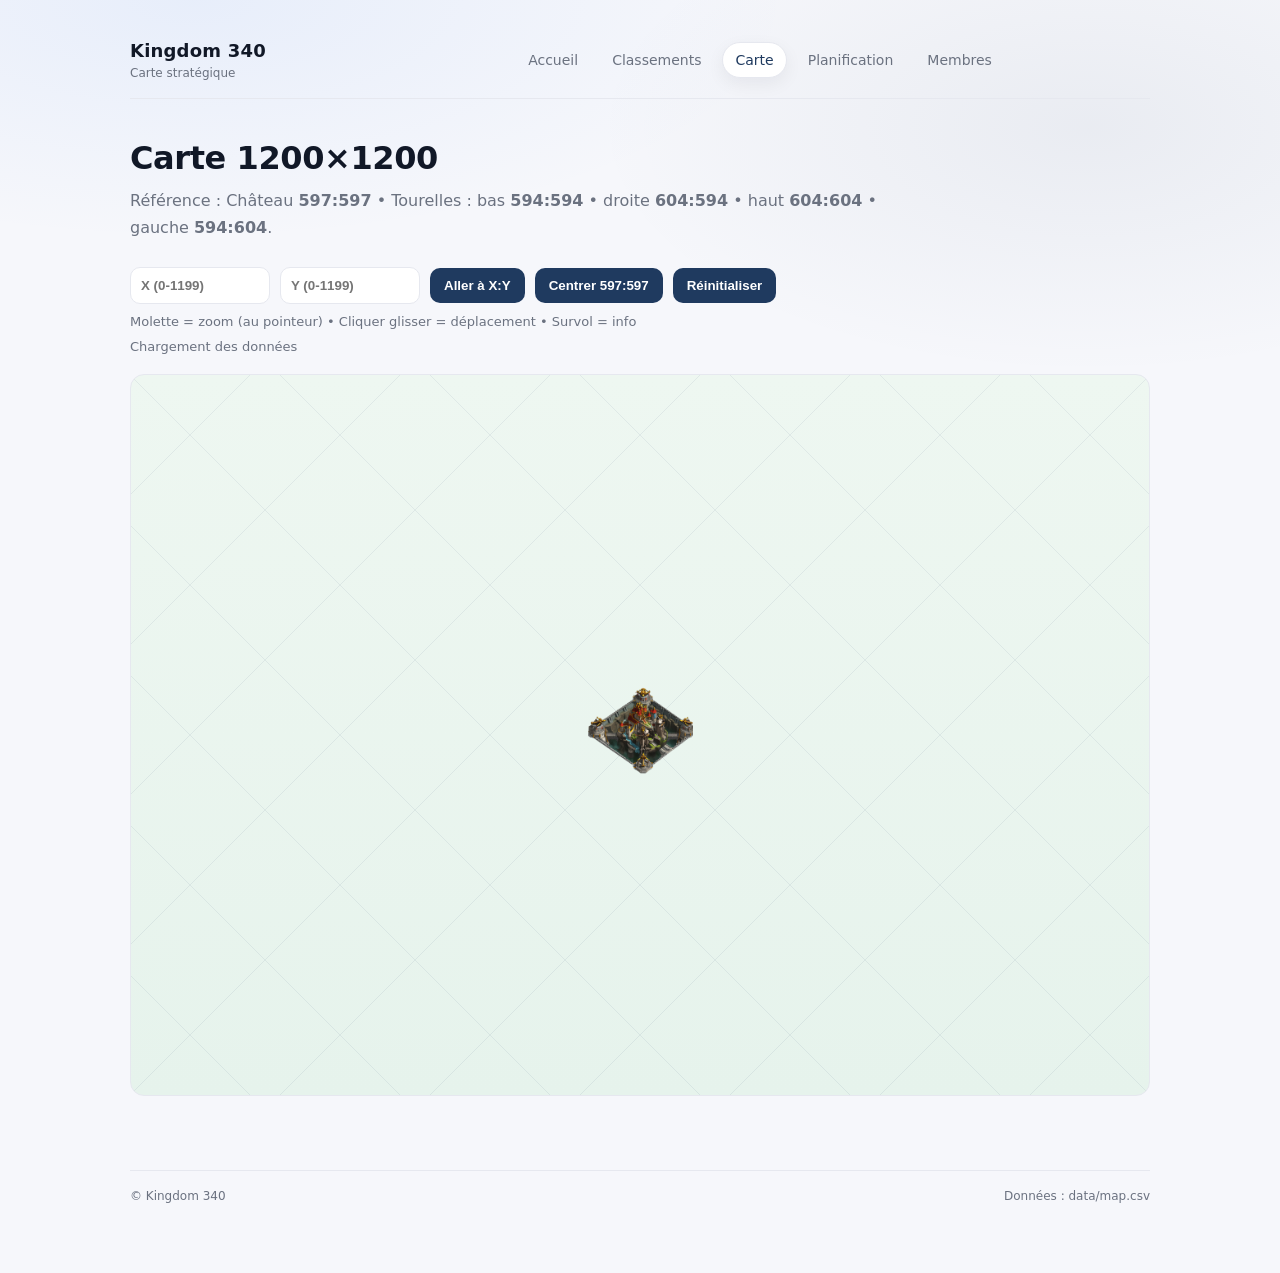
==== commit 0644e441: "Update carte.html" ====
--- a/carte.html
+++ b/carte.html
@@ -123,13 +123,6 @@
   const tip = document.getElementById("tip");
   const statusEl = document.getElementById("status");
 
-  function resizeCanvas(){
-    canvas.width = canvas.offsetWidth;
-    canvas.height = 720;
-  }
-  resizeCanvas();
-  window.addEventListener("resize", () => { resizeCanvas(); draw(); });
-
   const MAP_SIZE = 1200;
 
   // Projection losange
@@ -141,6 +134,20 @@
   }
 
   const CASTLE = { x:597, y:597 };
+
+  // ✅ Château en image (déclaré AVANT le premier draw)
+  const castleImg = new Image();
+  let castleReady = false;
+  castleImg.onload = () => { castleReady = true; draw(); };
+  castleImg.onerror = () => { castleReady = false; draw(); };
+  castleImg.src = "images/castle.png";
+
+  function resizeCanvas(){
+    canvas.width = canvas.offsetWidth;
+    canvas.height = 720;
+  }
+  resizeCanvas();
+  window.addEventListener("resize", () => { resizeCanvas(); draw(); });
 
   // Pan + zoom
   let zoom = 1;
@@ -347,12 +354,6 @@
     ctx.restore();
   }
 
-  // Château en image (simple pour l’instant, au centre)
-  const castleImg = new Image();
-  castleImg.src = "images/castle.png";
-  let castleReady = false;
-  castleImg.onload = () => { castleReady = true; draw(); };
-
   function drawCastle(){
     const c = project(CASTLE.x, CASTLE.y);
     const x = panX + c.sx * zoom;
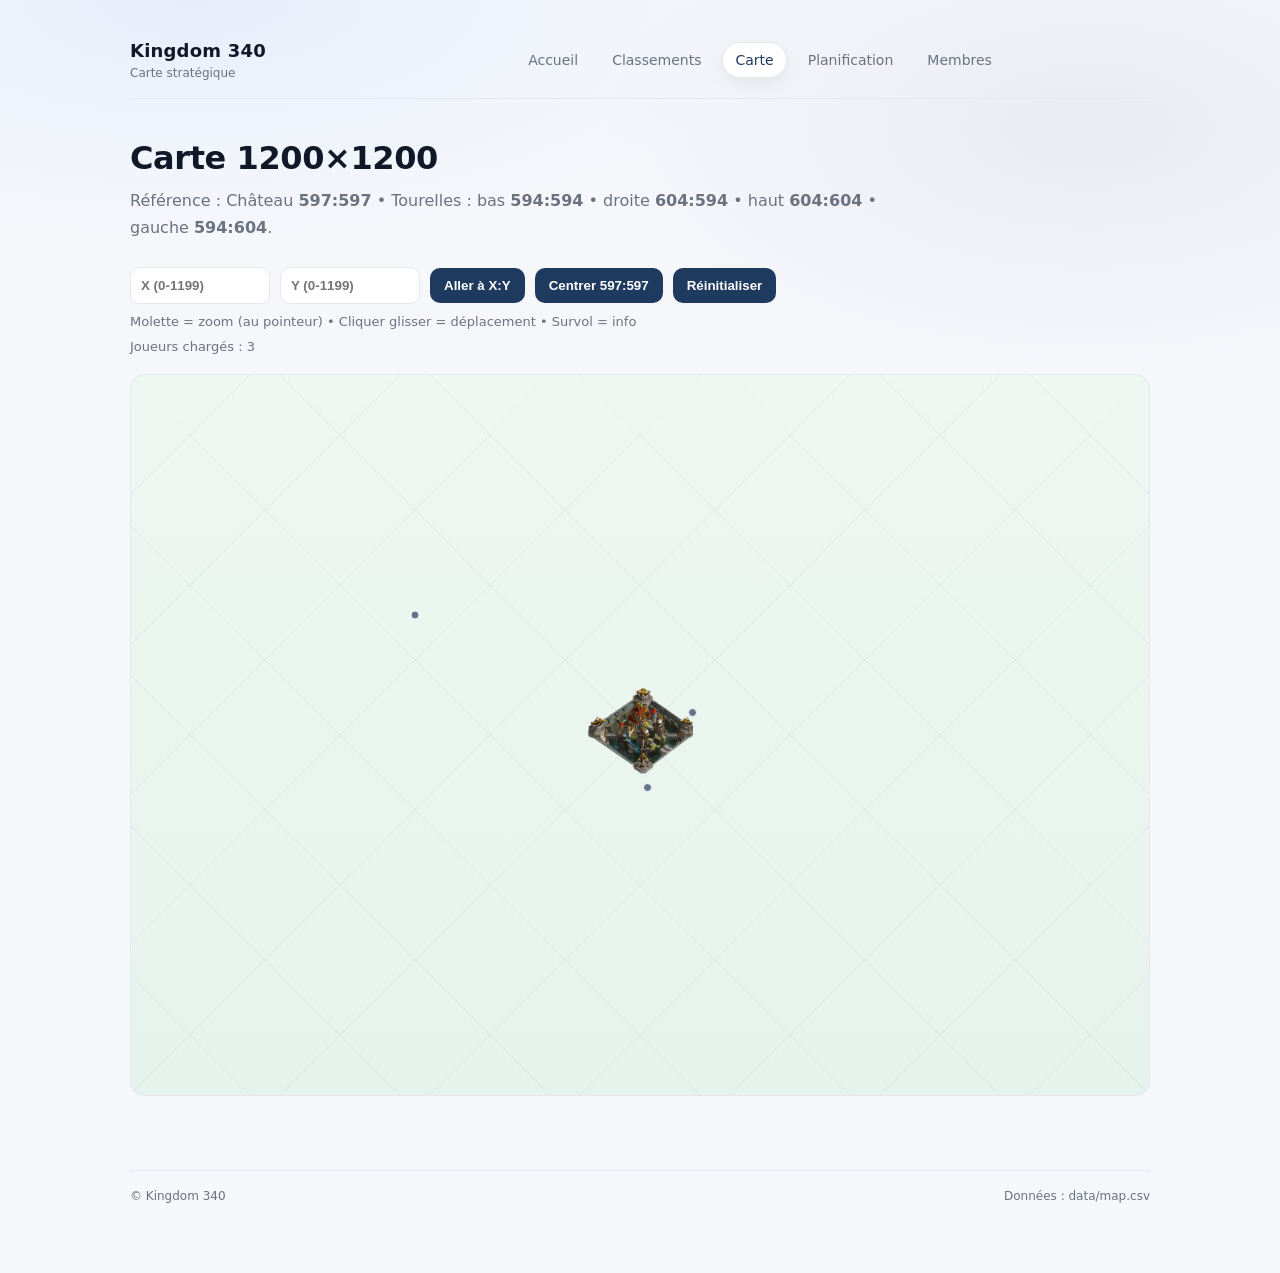
==== commit 4e66e74b: "Update carte.html" ====
--- a/carte.html
+++ b/carte.html
@@ -118,48 +118,57 @@
   <div class="tooltip" id="tip"></div>
 
 <script>
-  const canvas = document.getElementById("map");
-  const ctx = canvas.getContext("2d");
-  const tip = document.getElementById("tip");
-  const statusEl = document.getElementById("status");
-
-  const MAP_SIZE = 1200;
-
-  // Projection losange
-  const CELL = 7.5;
-  function project(x, y){
-    const sx = (x - y) * CELL;
-    const sy = (-(x + y)) * CELL;
-    return { sx, sy };
-  }
-
-  const CASTLE = { x:597, y:597 };
-
-  // ✅ Château en image (déclaré AVANT le premier draw)
-  const castleImg = new Image();
-  let castleReady = false;
-  castleImg.onload = () => { castleReady = true; draw(); };
-  castleImg.onerror = () => { castleReady = false; draw(); };
-  castleImg.src = "images/castle.png";
-
+  // =========================================================
+  // 1) Références DOM + variables globales (AVANT tout draw)
+  // =========================================================
+  var canvas = document.getElementById("map");
+  var ctx = canvas.getContext("2d");
+  var tip = document.getElementById("tip");
+  var statusEl = document.getElementById("status");
+
+  var MAP_SIZE = 1200;
+  var CELL = 7.5;
+  var CASTLE = { x:597, y:597 };
+
+  // ✅ var = pas de TDZ => plus jamais "before initialization"
+  var castleImg = new Image();
+  var castleReady = false;
+
+  // Pan + zoom
+  var zoom = 1;
+  var panX = 0;
+  var panY = 0;
+  var MIN_ZOOM = 0.25;
+  var MAX_ZOOM = 20;
+
+  // Données
+  var players = [];
+
+  // =========================================================
+  // 2) Fonctions utilitaires
+  // =========================================================
   function resizeCanvas(){
     canvas.width = canvas.offsetWidth;
     canvas.height = 720;
   }
-  resizeCanvas();
-  window.addEventListener("resize", () => { resizeCanvas(); draw(); });
-
-  // Pan + zoom
-  let zoom = 1;
-  let panX = 0;
-  let panY = 0;
-  const MIN_ZOOM = 0.25;
-  const MAX_ZOOM = 20;
+
+  // Projection losange
+  function project(x, y){
+    var sx = (x - y) * CELL;
+    var sy = (-(x + y)) * CELL;
+    return { sx: sx, sy: sy };
+  }
 
   function centerOnCoord(x, y){
-    const p = project(x, y);
+    var p = project(x, y);
     panX = canvas.width/2 - p.sx * zoom;
     panY = canvas.height/2 - p.sy * zoom;
+  }
+
+  function resetView(noDraw){
+    zoom = 1;
+    centerOnCoord(CASTLE.x, CASTLE.y);
+    if(!noDraw) draw();
   }
 
   function goCenter(){
@@ -167,83 +176,16 @@
     draw();
   }
 
-  function resetView(){
-    zoom = 1;
-    centerOnCoord(CASTLE.x, CASTLE.y);
-    draw();
-  }
-
-  // init
-  resetView();
-
-  // Boutons
-  document.getElementById("btnGo").addEventListener("click", () => {
-    const x = parseInt(document.getElementById("gotoX").value, 10);
-    const y = parseInt(document.getElementById("gotoY").value, 10);
-    if(!Number.isFinite(x) || !Number.isFinite(y)) return;
-    centerOnCoord(x, y);
-    draw();
-  });
-  document.getElementById("btnCenter").addEventListener("click", goCenter);
-  document.getElementById("btnReset").addEventListener("click", resetView);
-
-  // Zoom au pointeur
-  canvas.addEventListener("wheel", (e) => {
-    e.preventDefault();
-    const rect = canvas.getBoundingClientRect();
-    const mx = e.clientX - rect.left;
-    const my = e.clientY - rect.top;
-
-    const oldZoom = zoom;
-    const factor = e.deltaY < 0 ? 1.15 : 0.87;
-    const next = Math.max(MIN_ZOOM, Math.min(MAX_ZOOM, zoom * factor));
-    if(next === zoom) return;
-
-    const worldX = (mx - panX) / oldZoom;
-    const worldY = (my - panY) / oldZoom;
-
-    zoom = next;
-
-    panX = mx - worldX * zoom;
-    panY = my - worldY * zoom;
-
-    draw();
-  }, { passive:false });
-
-  // Drag
-  let dragging = false;
-  let lastX = 0;
-  let lastY = 0;
-
-  canvas.addEventListener("mousedown", (e) => {
-    dragging = true;
-    lastX = e.clientX;
-    lastY = e.clientY;
-    canvas.style.cursor = "grabbing";
-  });
-
-  window.addEventListener("mouseup", () => {
-    dragging = false;
-    canvas.style.cursor = "grab";
-  });
-
-  window.addEventListener("mousemove", (e) => {
-    if(!dragging) return;
-    panX += (e.clientX - lastX);
-    panY += (e.clientY - lastY);
-    lastX = e.clientX;
-    lastY = e.clientY;
-    draw();
-  });
-
-  // CSV robuste (gère guillemets)
+  // =========================================================
+  // 3) CSV (robuste)
+  // =========================================================
   function splitCSVLine(line){
-    const out = [];
-    let cur = "";
-    let inQ = false;
-    for(let i=0; i<line.length; i++){
-      const ch = line[i];
-      if(ch === '"' ){
+    var out = [];
+    var cur = "";
+    var inQ = false;
+    for(var i=0; i<line.length; i++){
+      var ch = line[i];
+      if(ch === '"'){
         if(inQ && line[i+1] === '"'){ cur += '"'; i++; }
         else inQ = !inQ;
       }else if(ch === "," && !inQ){
@@ -254,54 +196,55 @@
       }
     }
     out.push(cur);
-    return out.map(s => s.trim());
+    for(var j=0; j<out.length; j++) out[j] = out[j].trim();
+    return out;
   }
 
   function cleanHeader(h){
-    return (h || "").replace(/^\uFEFF/, "").trim(); // enlève BOM
+    return (h || "").replace(/^\uFEFF/, "").trim();
   }
 
   function cleanNumber(v){
-    return parseInt(
-      (v ?? "").toString()
-        .replace(/\u202f/g," ")
-        .replace(/\u00a0/g," ")
-        .replace(/\s/g,"")
-        .replace(/,/g,"")
-    , 10) || 0;
-  }
-
-  let players = [];
+    var s = (v ?? "").toString()
+      .replace(/\u202f/g," ")
+      .replace(/\u00a0/g," ")
+      .replace(/\s/g,"")
+      .replace(/,/g,"");
+    var n = parseInt(s, 10);
+    return Number.isFinite(n) ? n : 0;
+  }
 
   async function loadData(){
     try{
-      const res = await fetch("data/map.csv", { cache:"no-store" });
+      var res = await fetch("data/map.csv", { cache:"no-store" });
       if(!res.ok) throw new Error("HTTP " + res.status);
-      const text = await res.text();
-
-      const lines = text.split(/\r?\n/).map(l => l.trim()).filter(l => l.length > 0);
+      var text = await res.text();
+
+      var lines = text.split(/\r?\n/).map(function(l){ return l.trim(); }).filter(function(l){ return l.length > 0; });
       if(lines.length < 2) throw new Error("CSV vide ou incomplet");
 
-      const headers = splitCSVLine(lines[0]).map(cleanHeader);
-
-      const iPseudo = headers.findIndex(h => h.toLowerCase() === "pseudo");
-      const iX = headers.findIndex(h => h.toLowerCase() === "x");
-      const iY = headers.findIndex(h => h.toLowerCase() === "y");
-      const iAlliance = headers.findIndex(h => h.toLowerCase() === "alliance");
+      var headers = splitCSVLine(lines[0]).map(cleanHeader);
+
+      var iPseudo = headers.findIndex(function(h){ return h.toLowerCase() === "pseudo"; });
+      var iX = headers.findIndex(function(h){ return h.toLowerCase() === "x"; });
+      var iY = headers.findIndex(function(h){ return h.toLowerCase() === "y"; });
+      var iAlliance = headers.findIndex(function(h){ return h.toLowerCase() === "alliance"; });
 
       if(iPseudo === -1 || iX === -1 || iY === -1){
         throw new Error("En-têtes attendus: Pseudo,X,Y,(Alliance). Reçu: " + headers.join(" | "));
       }
 
-      players = lines.slice(1).map(line => {
-        const cols = splitCSVLine(line);
+      players = lines.slice(1).map(function(line){
+        var cols = splitCSVLine(line);
         return {
           Pseudo: cols[iPseudo] || "",
           X: cleanNumber(cols[iX]),
           Y: cleanNumber(cols[iY]),
           Alliance: iAlliance >= 0 ? (cols[iAlliance] || "") : ""
         };
-      }).filter(p => p.Pseudo && Number.isFinite(p.X) && Number.isFinite(p.Y));
+      }).filter(function(p){
+        return p.Pseudo && Number.isFinite(p.X) && Number.isFinite(p.Y);
+      });
 
       statusEl.textContent = "Joueurs chargés : " + players.length;
       draw();
@@ -313,13 +256,15 @@
   }
 
   function colorForAlliance(a){
-    const colors = ["#1f3a5f","#3b82f6","#16a34a","#f97316","#a855f7","#ef4444","#0ea5e9","#64748b"];
-    let hash = 0;
-    for(let i=0;i<a.length;i++) hash = (hash*31 + a.charCodeAt(i)) >>> 0;
+    var colors = ["#1f3a5f","#3b82f6","#16a34a","#f97316","#a855f7","#ef4444","#0ea5e9","#64748b"];
+    var hash = 0;
+    for(var i=0;i<a.length;i++) hash = (hash*31 + a.charCodeAt(i)) >>> 0;
     return colors[hash % colors.length];
   }
 
-  // Grille simple autour du château
+  // =========================================================
+  // 4) Dessin
+  // =========================================================
   function drawGrid(){
     ctx.save();
     ctx.translate(panX, panY);
@@ -328,25 +273,25 @@
     ctx.strokeStyle = "rgba(31,58,95,0.07)";
     ctx.lineWidth = 1/zoom;
 
-    const range = 160;
-    const step = 10;
-
-    for(let dx=-range; dx<=range; dx+=step){
+    var range = 160;
+    var step = 10;
+
+    for(var dx=-range; dx<=range; dx+=step){
       ctx.beginPath();
-      for(let dy=-range; dy<=range; dy+=1){
-        const p = project(CASTLE.x + dx, CASTLE.y + dy);
-        if(dy === -range) ctx.moveTo(p.sx, p.sy);
-        else ctx.lineTo(p.sx, p.sy);
+      for(var dy=-range; dy<=range; dy+=1){
+        var p1 = project(CASTLE.x + dx, CASTLE.y + dy);
+        if(dy === -range) ctx.moveTo(p1.sx, p1.sy);
+        else ctx.lineTo(p1.sx, p1.sy);
       }
       ctx.stroke();
     }
 
-    for(let dy=-range; dy<=range; dy+=step){
+    for(var dy2=-range; dy2<=range; dy2+=step){
       ctx.beginPath();
-      for(let dx=-range; dx<=range; dx+=1){
-        const p = project(CASTLE.x + dx, CASTLE.y + dy);
-        if(dx === -range) ctx.moveTo(p.sx, p.sy);
-        else ctx.lineTo(p.sx, p.sy);
+      for(var dx2=-range; dx2<=range; dx2+=1){
+        var p2 = project(CASTLE.x + dx2, CASTLE.y + dy2);
+        if(dx2 === -range) ctx.moveTo(p2.sx, p2.sy);
+        else ctx.lineTo(p2.sx, p2.sy);
       }
       ctx.stroke();
     }
@@ -355,13 +300,12 @@
   }
 
   function drawCastle(){
-    const c = project(CASTLE.x, CASTLE.y);
-    const x = panX + c.sx * zoom;
-    const y = panY + c.sy * zoom;
-
-    // taille en "cases" à ajuster
-    const sizeCases = 14;
-    const px = sizeCases * CELL * zoom;
+    var c = project(CASTLE.x, CASTLE.y);
+    var x = panX + c.sx * zoom;
+    var y = panY + c.sy * zoom;
+
+    var sizeCases = 14;
+    var px = sizeCases * CELL * zoom;
 
     if(castleReady){
       ctx.save();
@@ -377,11 +321,12 @@
   }
 
   function drawPlayers(){
-    const r = 4;
-    for(const pl of players){
-      const p = project(pl.X, pl.Y);
-      const x = panX + p.sx * zoom;
-      const y = panY + p.sy * zoom;
+    var r = 4;
+    for(var i=0; i<players.length; i++){
+      var pl = players[i];
+      var p = project(pl.X, pl.Y);
+      var x = panX + p.sx * zoom;
+      var y = panY + p.sy * zoom;
 
       ctx.fillStyle = pl.Alliance ? colorForAlliance(pl.Alliance) : "#1f3a5f";
       ctx.beginPath();
@@ -401,51 +346,130 @@
     drawPlayers();
   }
 
-  // Tooltip survol points
+  // =========================================================
+  // 5) Tooltip
+  // =========================================================
   function escapeHtml(s){
-    return (s||"").replace(/[&<>"']/g, (m)=>({
-      "&":"&amp;","<":"&lt;",">":"&gt;",'"':"&quot;","'":"&#039;"
-    }[m]));
+    return (s||"").replace(/[&<>"']/g, function(m){
+      return ({ "&":"&amp;","<":"&lt;",">":"&gt;",'"':"&quot;","'":"&#039;" })[m];
+    });
   }
 
   function findHover(mx, my){
-    let best = null;
-    let bestD = 999999;
-    const hit = 10;
-
-    for(const pl of players){
-      const p = project(pl.X, pl.Y);
-      const x = panX + p.sx * zoom;
-      const y = panY + p.sy * zoom;
-      const d = Math.hypot(mx-x, my-y);
+    var best = null;
+    var bestD = 999999;
+    var hit = 10;
+
+    for(var i=0; i<players.length; i++){
+      var pl = players[i];
+      var p = project(pl.X, pl.Y);
+      var x = panX + p.sx * zoom;
+      var y = panY + p.sy * zoom;
+      var d = Math.hypot(mx-x, my-y);
       if(d < hit && d < bestD){
         bestD = d;
-        best = { pl, x, y };
+        best = { pl: pl };
       }
     }
     return best;
   }
 
-  canvas.addEventListener("mousemove", (e) => {
-    const rect = canvas.getBoundingClientRect();
-    const mx = e.clientX - rect.left;
-    const my = e.clientY - rect.top;
-
-    const h = findHover(mx, my);
+  // =========================================================
+  // 6) Events UI (zoom/pan + boutons)
+  // =========================================================
+  var dragging = false;
+  var lastX = 0;
+  var lastY = 0;
+
+  canvas.addEventListener("wheel", function(e){
+    e.preventDefault();
+    var rect = canvas.getBoundingClientRect();
+    var mx = e.clientX - rect.left;
+    var my = e.clientY - rect.top;
+
+    var oldZoom = zoom;
+    var factor = e.deltaY < 0 ? 1.15 : 0.87;
+    var next = Math.max(MIN_ZOOM, Math.min(MAX_ZOOM, zoom * factor));
+    if(next === zoom) return;
+
+    var worldX = (mx - panX) / oldZoom;
+    var worldY = (my - panY) / oldZoom;
+
+    zoom = next;
+    panX = mx - worldX * zoom;
+    panY = my - worldY * zoom;
+
+    draw();
+  }, { passive:false });
+
+  canvas.addEventListener("mousedown", function(e){
+    dragging = true;
+    lastX = e.clientX;
+    lastY = e.clientY;
+    canvas.style.cursor = "grabbing";
+  });
+
+  window.addEventListener("mouseup", function(){
+    dragging = false;
+    canvas.style.cursor = "grab";
+  });
+
+  window.addEventListener("mousemove", function(e){
+    if(!dragging) return;
+    panX += (e.clientX - lastX);
+    panY += (e.clientY - lastY);
+    lastX = e.clientX;
+    lastY = e.clientY;
+    draw();
+  });
+
+  canvas.addEventListener("mousemove", function(e){
+    var rect = canvas.getBoundingClientRect();
+    var mx = e.clientX - rect.left;
+    var my = e.clientY - rect.top;
+
+    var h = findHover(mx, my);
     if(h){
       tip.style.display = "block";
       tip.style.left = (e.clientX + 12) + "px";
       tip.style.top  = (e.clientY + 12) + "px";
-      tip.innerHTML = `<strong>${escapeHtml(h.pl.Pseudo)}</strong><br>
-        ${h.pl.Alliance ? `Alliance : ${escapeHtml(h.pl.Alliance)}<br>` : ``}
-        Coord : <strong>${h.pl.X}:${h.pl.Y}</strong>`;
+      tip.innerHTML =
+        "<strong>" + escapeHtml(h.pl.Pseudo) + "</strong><br>" +
+        (h.pl.Alliance ? ("Alliance : " + escapeHtml(h.pl.Alliance) + "<br>") : "") +
+        "Coord : <strong>" + h.pl.X + ":" + h.pl.Y + "</strong>";
     }else{
       tip.style.display = "none";
     }
   });
 
-  // Lance le chargement
-  loadData();
+  document.getElementById("btnGo").addEventListener("click", function(){
+    var x = parseInt(document.getElementById("gotoX").value, 10);
+    var y = parseInt(document.getElementById("gotoY").value, 10);
+    if(!Number.isFinite(x) || !Number.isFinite(y)) return;
+    centerOnCoord(x, y);
+    draw();
+  });
+
+  document.getElementById("btnCenter").addEventListener("click", goCenter);
+  document.getElementById("btnReset").addEventListener("click", function(){ resetView(false); });
+
+  window.addEventListener("resize", function(){
+    resizeCanvas();
+    draw();
+  });
+
+  // =========================================================
+  // 7) INIT (tout à la fin)
+  // =========================================================
+  resizeCanvas();
+  resetView(true);     // centre sans dessiner
+  draw();              // 1er rendu
+  loadData();          // CSV
+
+  // Image château
+  castleImg.onload = function(){ castleReady = true; draw(); };
+  castleImg.onerror = function(){ castleReady = false; draw(); };
+  castleImg.src = "images/castle.png";
 </script>
 </body>
 </html>
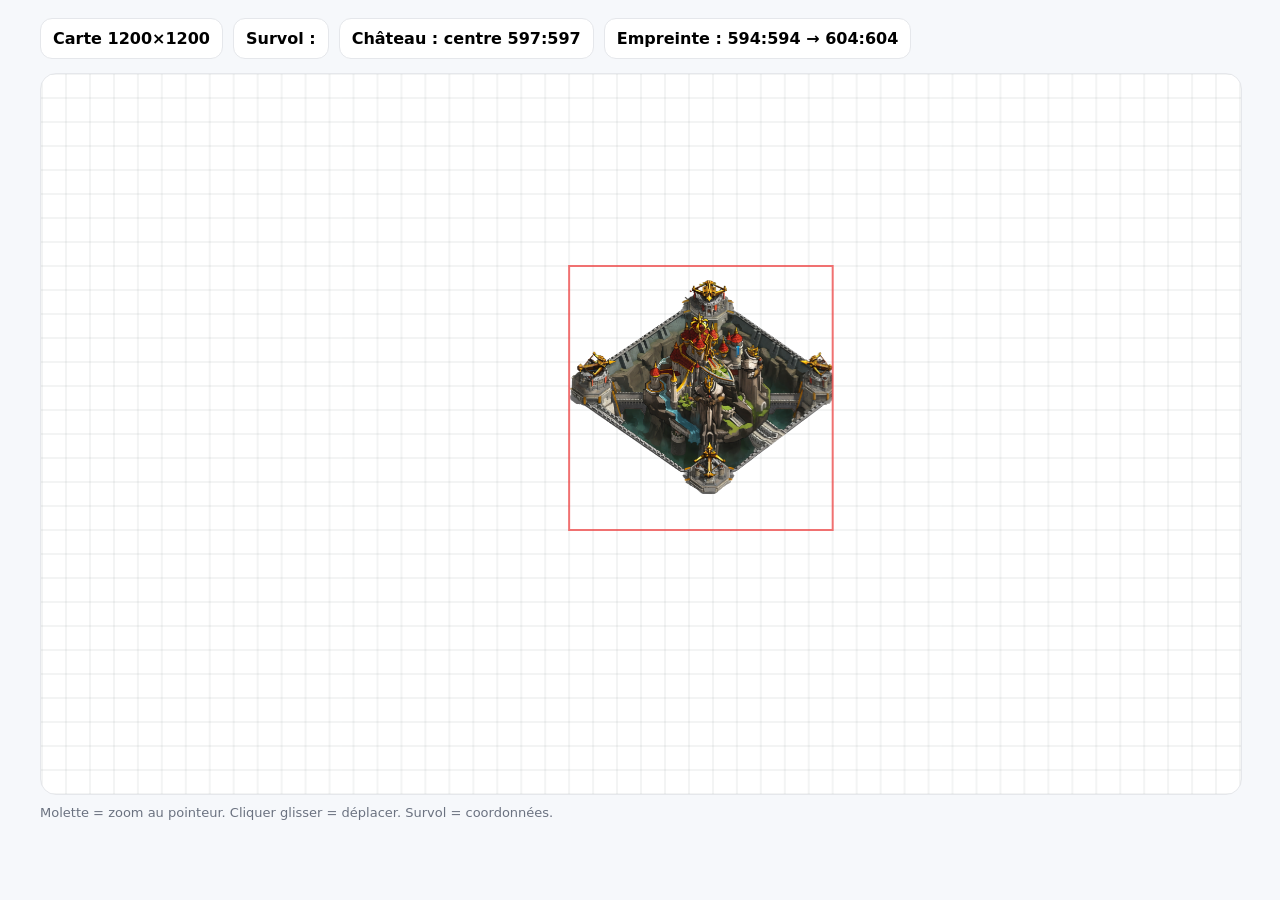
==== commit 820ab1f1: "Update carte.html" ====
--- a/carte.html
+++ b/carte.html
@@ -3,401 +3,195 @@
 <head>
   <meta charset="UTF-8" />
   <meta name="viewport" content="width=device-width, initial-scale=1" />
-  <title>Carte • Kingdom 340</title>
-  <link rel="stylesheet" href="css/styles.css" />
+  <title>Carte 1200×1200</title>
   <style>
-    .mapWrapper{
-      margin-top:20px;
-      border:1px solid var(--line);
-      border-radius:14px;
-      overflow:hidden;
-      background: linear-gradient(180deg, #eef7f1 0%, #e6f3ec 100%);
-    }
-    #map{
+    body{ margin:0; font-family:system-ui, Arial; background:#f6f8fb; }
+    .wrap{ max-width:1200px; margin:0 auto; padding:18px; }
+    .bar{ display:flex; gap:10px; flex-wrap:wrap; align-items:center; }
+    .chip{ background:#fff; border:1px solid #e5e7eb; border-radius:12px; padding:10px 12px; font-weight:700; }
+    canvas{
       width:100%;
       height:720px;
       display:block;
+      background:#ffffff;
+      border:1px solid #e5e7eb;
+      border-radius:16px;
+      margin-top:14px;
       cursor:grab;
     }
-    .mapControls{
-      display:flex;
-      gap:10px;
-      margin-top:15px;
-      flex-wrap:wrap;
-      align-items:center;
-    }
-    input{
-      padding:10px;
-      border-radius:10px;
-      border:1px solid var(--line);
-      font-weight:700;
-      width:140px;
-    }
-    button{
-      padding:10px 14px;
-      border-radius:10px;
-      border:none;
-      background:var(--primary);
-      color:#fff;
-      font-weight:800;
-      cursor:pointer;
-    }
-    button:hover{ background:var(--accent); }
-    .hint{
-      margin-top:10px;
-      color:var(--muted);
-      font-size:13px;
-    }
-    .status{
-      margin-top:10px;
-      color:var(--muted);
-      font-size:13px;
-    }
-    .tooltip{
-      position:fixed;
-      pointer-events:none;
-      background:rgba(17,24,39,.92);
-      color:#fff;
-      padding:8px 10px;
-      border-radius:10px;
-      font-size:12px;
-      line-height:1.35;
-      transform: translate(12px, 12px);
-      display:none;
-      max-width:260px;
-      z-index:9999;
-    }
+    .hint{ margin-top:10px; color:#6b7280; font-size:13px; }
   </style>
 </head>
 <body>
-  <div class="container">
-
-    <nav class="navbar">
-      <div class="brand">
-        <div class="title">Kingdom 340</div>
-        <div class="subtitle">Carte stratégique</div>
-      </div>
-      <div class="navlinks">
-        <a href="index.html">Accueil</a>
-        <a href="classements.html">Classements</a>
-        <a class="active" href="carte.html">Carte</a>
-        <a href="planification.html">Planification</a>
-        <a href="membres/index.html">Membres</a>
-      </div>
-    </nav>
-
-    <h1 class="pageTitle">Carte 1200×1200</h1>
-    <p class="pageIntro">
-      Référence : Château <strong>597:597</strong> • Tourelles : bas <strong>594:594</strong> • droite <strong>604:594</strong> • haut <strong>604:604</strong> • gauche <strong>594:604</strong>.
-    </p>
-
-    <div class="mapControls">
-      <input type="number" id="gotoX" placeholder="X (0-1199)" min="0" max="1199">
-      <input type="number" id="gotoY" placeholder="Y (0-1199)" min="0" max="1199">
-      <button type="button" id="btnGo">Aller à X:Y</button>
-      <button type="button" id="btnCenter">Centrer 597:597</button>
-      <button type="button" id="btnReset">Réinitialiser</button>
+  <div class="wrap">
+    <div class="bar">
+      <div class="chip">Carte 1200×1200</div>
+      <div class="chip" id="coord">Survol : </div>
+      <div class="chip">Château : centre 597:597</div>
+      <div class="chip">Empreinte : 594:594 → 604:604</div>
     </div>
 
-    <div class="hint">
-      Molette = zoom (au pointeur) • Cliquer glisser = déplacement • Survol = info
-    </div>
-    <div class="status" id="status">Chargement des données</div>
-
-    <div class="mapWrapper">
-      <canvas id="map"></canvas>
-    </div>
-
-    <footer>
-      <div>© Kingdom 340</div>
-      <div class="muted">Données : data/map.csv</div>
-    </footer>
-
+    <canvas id="map"></canvas>
+    <div class="hint">Molette = zoom au pointeur. Cliquer glisser = déplacer. Survol = coordonnées.</div>
   </div>
 
-  <div class="tooltip" id="tip"></div>
-
 <script>
-  // =========================================================
-  // 1) Références DOM + variables globales (AVANT tout draw)
-  // =========================================================
   var canvas = document.getElementById("map");
   var ctx = canvas.getContext("2d");
-  var tip = document.getElementById("tip");
-  var statusEl = document.getElementById("status");
-
-  var MAP_SIZE = 1200;
-  var CELL = 7.5;
-  var CASTLE = { x:597, y:597 };
-
-  // ✅ var = pas de TDZ => plus jamais "before initialization"
+  var coordEl = document.getElementById("coord");
+
+  var MAP_W = 1200;
+  var MAP_H = 1200;
+  var MAX_Y = 1199;
+
+  var tileSize = 24;
+  var zoom = 1;
+  var MIN_ZOOM = 0.25;
+  var MAX_ZOOM = 6;
+
+  var panX = 0;
+  var panY = 0;
+
+  var dragging = false;
+  var lastX = 0;
+  var lastY = 0;
+
+  var CASTLE_CENTER = { x:597, y:597 };
+  var CASTLE_FOOTPRINT = { x1:594, y1:594, x2:604, y2:604 };
+
   var castleImg = new Image();
   var castleReady = false;
-
-  // Pan + zoom
-  var zoom = 1;
-  var panX = 0;
-  var panY = 0;
-  var MIN_ZOOM = 0.25;
-  var MAX_ZOOM = 20;
-
-  // Données
-  var players = [];
-
-  // =========================================================
-  // 2) Fonctions utilitaires
-  // =========================================================
+  castleImg.onload = function(){ castleReady = true; draw(); };
+  castleImg.onerror = function(){ castleReady = false; draw(); };
+  castleImg.src = "images/castle.png";
+
   function resizeCanvas(){
-    canvas.width = canvas.offsetWidth;
+    canvas.width = Math.floor(canvas.getBoundingClientRect().width);
     canvas.height = 720;
   }
 
-  // Projection losange
-  function project(x, y){
-    var sx = (x - y) * CELL;
-    var sy = (-(x + y)) * CELL;
-    return { sx: sx, sy: sy };
-  }
-
-  function centerOnCoord(x, y){
-    var p = project(x, y);
-    panX = canvas.width/2 - p.sx * zoom;
-    panY = canvas.height/2 - p.sy * zoom;
-  }
-
-  function resetView(noDraw){
-    zoom = 1;
-    centerOnCoord(CASTLE.x, CASTLE.y);
-    if(!noDraw) draw();
-  }
-
-  function goCenter(){
-    centerOnCoord(CASTLE.x, CASTLE.y);
-    draw();
-  }
-
-  // =========================================================
-  // 3) CSV (robuste)
-  // =========================================================
-  function splitCSVLine(line){
-    var out = [];
-    var cur = "";
-    var inQ = false;
-    for(var i=0; i<line.length; i++){
-      var ch = line[i];
-      if(ch === '"'){
-        if(inQ && line[i+1] === '"'){ cur += '"'; i++; }
-        else inQ = !inQ;
-      }else if(ch === "," && !inQ){
-        out.push(cur);
-        cur = "";
-      }else{
-        cur += ch;
-      }
-    }
-    out.push(cur);
-    for(var j=0; j<out.length; j++) out[j] = out[j].trim();
-    return out;
-  }
-
-  function cleanHeader(h){
-    return (h || "").replace(/^\uFEFF/, "").trim();
-  }
-
-  function cleanNumber(v){
-    var s = (v ?? "").toString()
-      .replace(/\u202f/g," ")
-      .replace(/\u00a0/g," ")
-      .replace(/\s/g,"")
-      .replace(/,/g,"");
-    var n = parseInt(s, 10);
-    return Number.isFinite(n) ? n : 0;
-  }
-
-  async function loadData(){
-    try{
-      var res = await fetch("data/map.csv", { cache:"no-store" });
-      if(!res.ok) throw new Error("HTTP " + res.status);
-      var text = await res.text();
-
-      var lines = text.split(/\r?\n/).map(function(l){ return l.trim(); }).filter(function(l){ return l.length > 0; });
-      if(lines.length < 2) throw new Error("CSV vide ou incomplet");
-
-      var headers = splitCSVLine(lines[0]).map(cleanHeader);
-
-      var iPseudo = headers.findIndex(function(h){ return h.toLowerCase() === "pseudo"; });
-      var iX = headers.findIndex(function(h){ return h.toLowerCase() === "x"; });
-      var iY = headers.findIndex(function(h){ return h.toLowerCase() === "y"; });
-      var iAlliance = headers.findIndex(function(h){ return h.toLowerCase() === "alliance"; });
-
-      if(iPseudo === -1 || iX === -1 || iY === -1){
-        throw new Error("En-têtes attendus: Pseudo,X,Y,(Alliance). Reçu: " + headers.join(" | "));
-      }
-
-      players = lines.slice(1).map(function(line){
-        var cols = splitCSVLine(line);
-        return {
-          Pseudo: cols[iPseudo] || "",
-          X: cleanNumber(cols[iX]),
-          Y: cleanNumber(cols[iY]),
-          Alliance: iAlliance >= 0 ? (cols[iAlliance] || "") : ""
-        };
-      }).filter(function(p){
-        return p.Pseudo && Number.isFinite(p.X) && Number.isFinite(p.Y);
-      });
-
-      statusEl.textContent = "Joueurs chargés : " + players.length;
-      draw();
-    }catch(e){
-      players = [];
-      statusEl.textContent = "Erreur chargement CSV : " + e.message;
-      draw();
-    }
-  }
-
-  function colorForAlliance(a){
-    var colors = ["#1f3a5f","#3b82f6","#16a34a","#f97316","#a855f7","#ef4444","#0ea5e9","#64748b"];
-    var hash = 0;
-    for(var i=0;i<a.length;i++) hash = (hash*31 + a.charCodeAt(i)) >>> 0;
-    return colors[hash % colors.length];
-  }
-
-  // =========================================================
-  // 4) Dessin
-  // =========================================================
+  function worldToScreen(x, y){
+    var sx = panX + x * tileSize * zoom;
+    var sy = panY + (MAX_Y - y) * tileSize * zoom;
+    return { x:sx, y:sy };
+  }
+
+  function screenToWorld(sx, sy){
+    var wx = (sx - panX) / (tileSize * zoom);
+    var wy = (sy - panY) / (tileSize * zoom);
+    var x = Math.floor(wx);
+    var y = MAX_Y - Math.floor(wy);
+    return { x:x, y:y };
+  }
+
+  function clamp(v, a, b){ return Math.max(a, Math.min(b, v)); }
+
+  function centerOn(x, y){
+    var sx = canvas.width/2;
+    var sy = canvas.height/2;
+    panX = sx - x * tileSize * zoom;
+    panY = sy - (MAX_Y - y) * tileSize * zoom;
+  }
+
+  function init(){
+    resizeCanvas();
+    centerOn(CASTLE_CENTER.x, CASTLE_CENTER.y);
+    draw();
+  }
+
   function drawGrid(){
     ctx.save();
-    ctx.translate(panX, panY);
-    ctx.scale(zoom, zoom);
-
-    ctx.strokeStyle = "rgba(31,58,95,0.07)";
-    ctx.lineWidth = 1/zoom;
-
-    var range = 160;
-    var step = 10;
-
-    for(var dx=-range; dx<=range; dx+=step){
+
+    var ts = tileSize * zoom;
+
+    var x0 = Math.floor((-panX) / ts) - 1;
+    var y0 = Math.floor((-panY) / ts) - 1;
+    var x1 = Math.floor((canvas.width - panX) / ts) + 1;
+    var y1 = Math.floor((canvas.height - panY) / ts) + 1;
+
+    x0 = clamp(x0, 0, MAP_W-1);
+    x1 = clamp(x1, 0, MAP_W-1);
+    y0 = clamp(y0, 0, MAP_H-1);
+    y1 = clamp(y1, 0, MAP_H-1);
+
+    ctx.strokeStyle = "rgba(31,41,55,0.10)";
+    ctx.lineWidth = 1;
+
+    for(var x=x0; x<=x1; x++){
+      var sx = panX + x * ts;
       ctx.beginPath();
-      for(var dy=-range; dy<=range; dy+=1){
-        var p1 = project(CASTLE.x + dx, CASTLE.y + dy);
-        if(dy === -range) ctx.moveTo(p1.sx, p1.sy);
-        else ctx.lineTo(p1.sx, p1.sy);
-      }
+      ctx.moveTo(sx, 0);
+      ctx.lineTo(sx, canvas.height);
       ctx.stroke();
     }
 
-    for(var dy2=-range; dy2<=range; dy2+=step){
+    for(var yy=y0; yy<=y1; yy++){
+      var sy = panY + yy * ts;
       ctx.beginPath();
-      for(var dx2=-range; dx2<=range; dx2+=1){
-        var p2 = project(CASTLE.x + dx2, CASTLE.y + dy2);
-        if(dx2 === -range) ctx.moveTo(p2.sx, p2.sy);
-        else ctx.lineTo(p2.sx, p2.sy);
-      }
+      ctx.moveTo(0, sy);
+      ctx.lineTo(canvas.width, sy);
       ctx.stroke();
     }
 
     ctx.restore();
   }
 
-  function drawCastle(){
-    var c = project(CASTLE.x, CASTLE.y);
-    var x = panX + c.sx * zoom;
-    var y = panY + c.sy * zoom;
-
-    var sizeCases = 14;
-    var px = sizeCases * CELL * zoom;
+  function drawCastleFootprint(){
+    var x1 = CASTLE_FOOTPRINT.x1;
+    var y1 = CASTLE_FOOTPRINT.y1;
+    var x2 = CASTLE_FOOTPRINT.x2;
+    var y2 = CASTLE_FOOTPRINT.y2;
+
+    var ts = tileSize * zoom;
+
+    var topLeft = worldToScreen(x1, y2);
+    var w = (x2 - x1 + 1) * ts;
+    var h = (y2 - y1 + 1) * ts;
 
     if(castleReady){
       ctx.save();
       ctx.globalAlpha = 0.98;
-      ctx.drawImage(castleImg, x - px/2, y - px/2, px, px);
+      ctx.drawImage(castleImg, topLeft.x, topLeft.y, w, h);
       ctx.restore();
     }else{
-      ctx.fillStyle = "rgba(239,68,68,0.9)";
-      ctx.beginPath();
-      ctx.arc(x, y, 7, 0, Math.PI*2);
-      ctx.fill();
-    }
-  }
-
-  function drawPlayers(){
-    var r = 4;
-    for(var i=0; i<players.length; i++){
-      var pl = players[i];
-      var p = project(pl.X, pl.Y);
-      var x = panX + p.sx * zoom;
-      var y = panY + p.sy * zoom;
-
-      ctx.fillStyle = pl.Alliance ? colorForAlliance(pl.Alliance) : "#1f3a5f";
-      ctx.beginPath();
-      ctx.arc(x, y, r, 0, Math.PI*2);
-      ctx.fill();
-
-      ctx.strokeStyle = "rgba(255,255,255,0.9)";
-      ctx.lineWidth = 1;
-      ctx.stroke();
-    }
+      ctx.save();
+      ctx.fillStyle = "rgba(245,158,11,0.20)";
+      ctx.fillRect(topLeft.x, topLeft.y, w, h);
+      ctx.restore();
+    }
+
+    ctx.save();
+    ctx.strokeStyle = "rgba(239,68,68,0.75)";
+    ctx.lineWidth = 2;
+    ctx.strokeRect(topLeft.x, topLeft.y, w, h);
+    ctx.restore();
   }
 
   function draw(){
     ctx.clearRect(0,0,canvas.width,canvas.height);
     drawGrid();
-    drawCastle();
-    drawPlayers();
-  }
-
-  // =========================================================
-  // 5) Tooltip
-  // =========================================================
-  function escapeHtml(s){
-    return (s||"").replace(/[&<>"']/g, function(m){
-      return ({ "&":"&amp;","<":"&lt;",">":"&gt;",'"':"&quot;","'":"&#039;" })[m];
-    });
-  }
-
-  function findHover(mx, my){
-    var best = null;
-    var bestD = 999999;
-    var hit = 10;
-
-    for(var i=0; i<players.length; i++){
-      var pl = players[i];
-      var p = project(pl.X, pl.Y);
-      var x = panX + p.sx * zoom;
-      var y = panY + p.sy * zoom;
-      var d = Math.hypot(mx-x, my-y);
-      if(d < hit && d < bestD){
-        bestD = d;
-        best = { pl: pl };
-      }
-    }
-    return best;
-  }
-
-  // =========================================================
-  // 6) Events UI (zoom/pan + boutons)
-  // =========================================================
-  var dragging = false;
-  var lastX = 0;
-  var lastY = 0;
+    drawCastleFootprint();
+  }
 
   canvas.addEventListener("wheel", function(e){
     e.preventDefault();
+
     var rect = canvas.getBoundingClientRect();
     var mx = e.clientX - rect.left;
     var my = e.clientY - rect.top;
 
     var oldZoom = zoom;
     var factor = e.deltaY < 0 ? 1.15 : 0.87;
-    var next = Math.max(MIN_ZOOM, Math.min(MAX_ZOOM, zoom * factor));
+    var next = clamp(zoom * factor, MIN_ZOOM, MAX_ZOOM);
     if(next === zoom) return;
 
-    var worldX = (mx - panX) / oldZoom;
-    var worldY = (my - panY) / oldZoom;
+    var worldX = (mx - panX) / (tileSize * oldZoom);
+    var worldY = (my - panY) / (tileSize * oldZoom);
 
     zoom = next;
-    panX = mx - worldX * zoom;
-    panY = my - worldY * zoom;
+
+    panX = mx - worldX * tileSize * zoom;
+    panY = my - worldY * tileSize * zoom;
 
     draw();
   }, { passive:false });
@@ -427,49 +221,21 @@
     var rect = canvas.getBoundingClientRect();
     var mx = e.clientX - rect.left;
     var my = e.clientY - rect.top;
-
-    var h = findHover(mx, my);
-    if(h){
-      tip.style.display = "block";
-      tip.style.left = (e.clientX + 12) + "px";
-      tip.style.top  = (e.clientY + 12) + "px";
-      tip.innerHTML =
-        "<strong>" + escapeHtml(h.pl.Pseudo) + "</strong><br>" +
-        (h.pl.Alliance ? ("Alliance : " + escapeHtml(h.pl.Alliance) + "<br>") : "") +
-        "Coord : <strong>" + h.pl.X + ":" + h.pl.Y + "</strong>";
+    var w = screenToWorld(mx, my);
+
+    if(w.x >= 0 && w.x < MAP_W && w.y >= 0 && w.y < MAP_H){
+      coordEl.textContent = "Survol : " + w.x + ":" + w.y;
     }else{
-      tip.style.display = "none";
-    }
-  });
-
-  document.getElementById("btnGo").addEventListener("click", function(){
-    var x = parseInt(document.getElementById("gotoX").value, 10);
-    var y = parseInt(document.getElementById("gotoY").value, 10);
-    if(!Number.isFinite(x) || !Number.isFinite(y)) return;
-    centerOnCoord(x, y);
-    draw();
-  });
-
-  document.getElementById("btnCenter").addEventListener("click", goCenter);
-  document.getElementById("btnReset").addEventListener("click", function(){ resetView(false); });
+      coordEl.textContent = "Survol : ";
+    }
+  });
 
   window.addEventListener("resize", function(){
     resizeCanvas();
     draw();
   });
 
-  // =========================================================
-  // 7) INIT (tout à la fin)
-  // =========================================================
-  resizeCanvas();
-  resetView(true);     // centre sans dessiner
-  draw();              // 1er rendu
-  loadData();          // CSV
-
-  // Image château
-  castleImg.onload = function(){ castleReady = true; draw(); };
-  castleImg.onerror = function(){ castleReady = false; draw(); };
-  castleImg.src = "images/castle.png";
+  init();
 </script>
 </body>
 </html>
